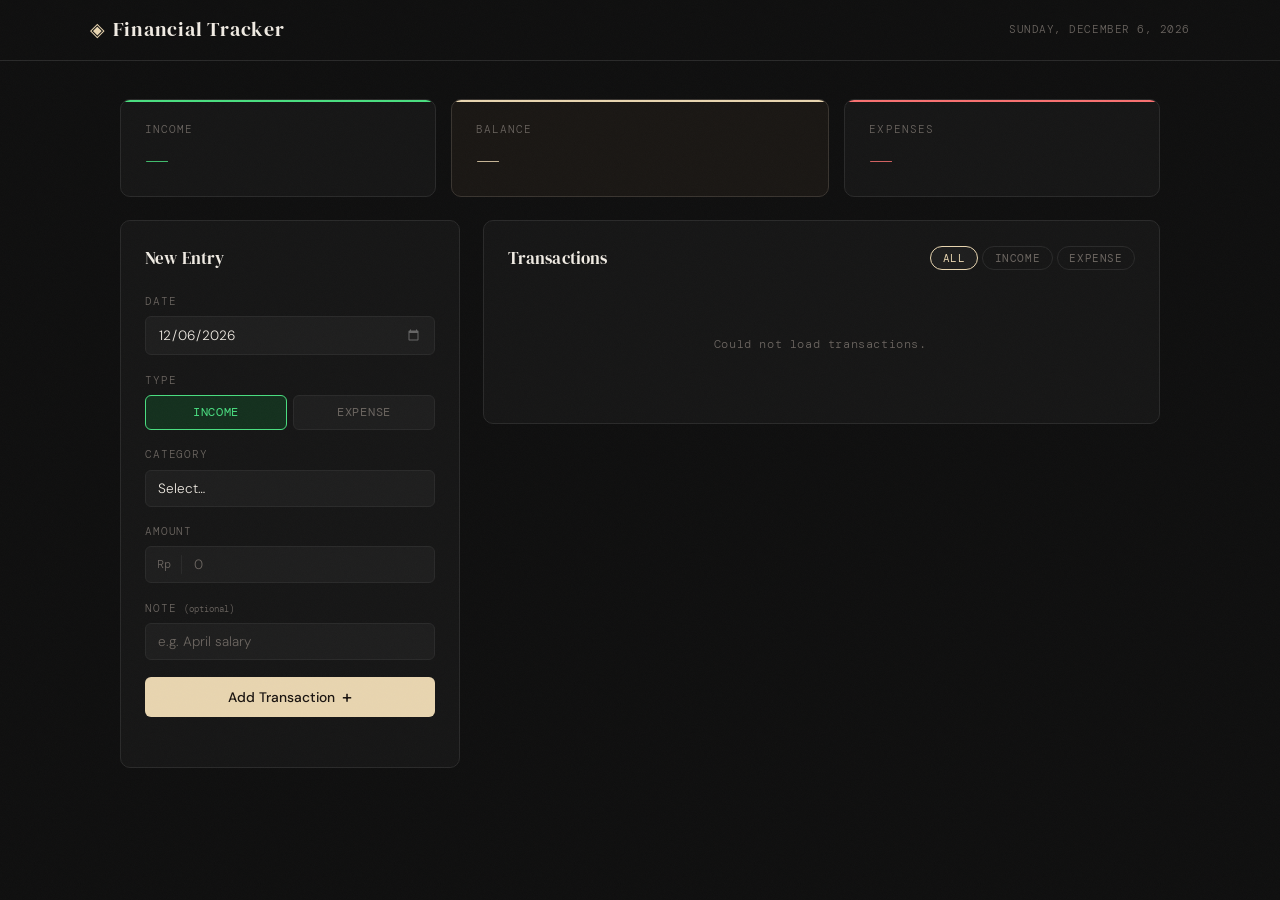
==== frontend/index.html @ 23e62eed "first commit" ====
<!DOCTYPE html>
<html lang="en">

<head>
    <meta charset="UTF-8" />
    <meta name="viewport" content="width=device-width, initial-scale=1.0" />
    <title>Daily Financial Tracker</title>
    <link rel="preconnect" href="https://fonts.googleapis.com" />
    <link
        href="https://fonts.googleapis.com/css2?family=DM+Serif+Display:ital@0;1&family=DM+Mono:wght@400;500&family=DM+Sans:wght@300;400;500&display=swap"
        rel="stylesheet" />
    <link rel="stylesheet" href="style.css" />
</head>

<body>

    <div class="grain"></div>

    <header>
        <div class="header-inner">
            <div class="logo">
                <span class="logo-icon">◈</span>
                <span class="logo-text">Financial Tracker</span>
            </div>
            <p class="header-date" id="headerDate"></p>
        </div>
    </header>

    <!-- ── Summary Cards ─────────────────────────────── -->
    <section class="summary" id="summary">
        <div class="card card--income">
            <span class="card-label">Income</span>
            <span class="card-amount" id="totalIncome">—</span>
        </div>
        <div class="card card--balance">
            <span class="card-label">Balance</span>
            <span class="card-amount" id="balance">—</span>
        </div>
        <div class="card card--expense">
            <span class="card-label">Expenses</span>
            <span class="card-amount" id="totalExpense">—</span>
        </div>
    </section>

    <main class="layout">

        <!-- ── Add Transaction Form ────────────────────── -->
        <aside class="panel panel--form">
            <h2 class="panel-title">New Entry</h2>

            <form id="txForm" novalidate>

                <div class="field">
                    <label for="date">Date</label>
                    <input type="date" id="date" name="date" required />
                </div>

                <div class="field">
                    <label>Type</label>
                    <div class="toggle-group">
                        <button type="button" class="toggle active" data-value="income" id="btnIncome">Income</button>
                        <button type="button" class="toggle" data-value="expense" id="btnExpense">Expense</button>
                    </div>
                    <input type="hidden" id="type" name="type" value="income" />
                </div>

                <div class="field">
                    <label for="category">Category</label>
                    <select id="category" name="category" required>
                        <option value="" disabled selected>Select…</option>
                        <optgroup label="Income">
                            <option value="Salary">Salary</option>
                            <option value="Freelance">Freelance</option>
                            <option value="Investment">Investment</option>
                            <option value="Other Income">Other Income</option>
                        </optgroup>
                        <optgroup label="Expense">
                            <option value="Food">Food</option>
                            <option value="Transport">Transport</option>
                            <option value="Housing">Housing</option>
                            <option value="Health">Health</option>
                            <option value="Entertainment">Entertainment</option>
                            <option value="Shopping">Shopping</option>
                            <option value="Other Expense">Other Expense</option>
                        </optgroup>
                    </select>
                </div>

                <div class="field">
                    <label for="amount">Amount</label>
                    <div class="input-prefix">
                        <span>Rp</span>
                        <input type="number" id="amount" name="amount" min="1" step="any" placeholder="0" required />
                    </div>
                </div>

                <div class="field">
                    <label for="note">Note <span class="optional">(optional)</span></label>
                    <input type="text" id="note" name="note" placeholder="e.g. April salary" maxlength="120" />
                </div>

                <button type="submit" class="btn-submit" id="submitBtn">
                    <span class="btn-text">Add Transaction</span>
                    <span class="btn-icon">+</span>
                </button>

                <div class="form-message" id="formMessage"></div>
            </form>
        </aside>

        <!-- ── Transaction List ───────────────────────── -->
        <section class="panel panel--list">
            <div class="list-header">
                <h2 class="panel-title">Transactions</h2>
                <div class="filter-group">
                    <button class="filter active" data-filter="all">All</button>
                    <button class="filter" data-filter="income">Income</button>
                    <button class="filter" data-filter="expense">Expense</button>
                </div>
            </div>

            <ul class="tx-list" id="txList">
                <li class="tx-empty">Loading…</li>
            </ul>
        </section>

    </main>

    <script src="script.js"></script>
</body>

</html>
---- frontend/style.css ----
/* ── Variables ──────────────────────────────────────────── */
:root {
    --bg: #0f0f0f;
    --surface: #161616;
    --surface2: #1e1e1e;
    --border: #2a2a2a;
    --text: #f0ebe3;
    --muted: #6b6560;
    --income: #4ade80;
    --expense: #f87171;
    --accent: #e8d5b0;
    --radius: 10px;
    --font-display: 'DM Serif Display', Georgia, serif;
    --font-body: 'DM Sans', sans-serif;
    --font-mono: 'DM Mono', monospace;
}

/* ── Reset ──────────────────────────────────────────────── */
*,
*::before,
*::after {
    box-sizing: border-box;
    margin: 0;
    padding: 0;
}

html {
    font-size: 15px;
}

body {
    background: var(--bg);
    color: var(--text);
    font-family: var(--font-body);
    font-weight: 300;
    line-height: 1.6;
    min-height: 100vh;
}

/* ── Grain overlay ──────────────────────────────────────── */
.grain {
    position: fixed;
    inset: 0;
    z-index: 999;
    pointer-events: none;
    opacity: .025;
    background-image: url("data:image/svg+xml,%3Csvg viewBox='0 0 256 256' xmlns='http://www.w3.org/2000/svg'%3E%3Cfilter id='noise'%3E%3CfeTurbulence type='fractalNoise' baseFrequency='0.9' numOctaves='4' stitchTiles='stitch'/%3E%3C/filter%3E%3Crect width='100%25' height='100%25' filter='url(%23noise)'/%3E%3C/svg%3E");
    background-size: 180px;
}

/* ── Header ─────────────────────────────────────────────── */
header {
    border-bottom: 1px solid var(--border);
    padding: 0 2rem;
}

.header-inner {
    max-width: 1100px;
    margin: 0 auto;
    display: flex;
    align-items: center;
    justify-content: space-between;
    height: 60px;
}

.logo {
    display: flex;
    align-items: center;
    gap: .5rem;
}

.logo-icon {
    font-size: 1.25rem;
    color: var(--accent);
}

.logo-text {
    font-family: var(--font-display);
    font-size: 1.3rem;
    letter-spacing: .04em;
}

.header-date {
    font-family: var(--font-mono);
    font-size: .72rem;
    color: var(--muted);
    letter-spacing: .05em;
}

/* ── Summary Cards ──────────────────────────────────────── */
.summary {
    max-width: 1100px;
    margin: 2.5rem auto 0;
    padding: 0 2rem;
    display: grid;
    grid-template-columns: 1fr 1.2fr 1fr;
    gap: 1rem;
    animation: fadeUp .5s ease both;
}

.card {
    border: 1px solid var(--border);
    border-radius: var(--radius);
    padding: 1.4rem 1.6rem;
    display: flex;
    flex-direction: column;
    gap: .4rem;
    background: var(--surface);
    position: relative;
    overflow: hidden;
    transition: border-color .2s;
}

.card::before {
    content: '';
    position: absolute;
    top: 0;
    left: 0;
    right: 0;
    height: 2px;
}

.card--income::before {
    background: var(--income);
}

.card--balance::before {
    background: var(--accent);
}

.card--expense::before {
    background: var(--expense);
}

.card--balance {
    border-color: #3a3530;
    background: #1a1714;
}

.card-label {
    font-size: .72rem;
    font-family: var(--font-mono);
    letter-spacing: .1em;
    text-transform: uppercase;
    color: var(--muted);
}

.card-amount {
    font-family: var(--font-display);
    font-size: 1.9rem;
    letter-spacing: -.01em;
    line-height: 1.1;
}

.card--income .card-amount {
    color: var(--income);
}

.card--balance .card-amount {
    color: var(--accent);
}

.card--expense .card-amount {
    color: var(--expense);
}

/* ── Main Layout ────────────────────────────────────────── */
.layout {
    max-width: 1100px;
    margin: 1.5rem auto 4rem;
    padding: 0 2rem;
    display: grid;
    grid-template-columns: 340px 1fr;
    gap: 1.5rem;
    align-items: start;
}

/* ── Panels ─────────────────────────────────────────────── */
.panel {
    background: var(--surface);
    border: 1px solid var(--border);
    border-radius: var(--radius);
    padding: 1.6rem;
    animation: fadeUp .5s ease both;
}

.panel--list {
    animation-delay: .08s;
}

.panel-title {
    font-family: var(--font-display);
    font-size: 1.15rem;
    font-weight: 400;
    margin-bottom: 1.4rem;
    letter-spacing: .01em;
}

/* ── Form ───────────────────────────────────────────────── */
.field {
    margin-bottom: 1.1rem;
}

label {
    display: block;
    font-size: .72rem;
    font-family: var(--font-mono);
    letter-spacing: .08em;
    text-transform: uppercase;
    color: var(--muted);
    margin-bottom: .4rem;
}

.optional {
    text-transform: none;
    letter-spacing: 0;
    font-size: .8em;
}

input,
select {
    width: 100%;
    background: var(--surface2);
    border: 1px solid var(--border);
    border-radius: 6px;
    color: var(--text);
    padding: .6rem .8rem;
    font-family: var(--font-body);
    font-size: .9rem;
    font-weight: 300;
    outline: none;
    transition: border-color .2s;
    -webkit-appearance: none;
}

input::placeholder {
    color: var(--muted);
}

input:focus,
select:focus {
    border-color: var(--accent);
}

/* date input calendar icon color */
input[type="date"]::-webkit-calendar-picker-indicator {
    filter: invert(.4);
    cursor: pointer;
}

select option {
    background: #1e1e1e;
}

/* Amount prefix */
.input-prefix {
    display: flex;
    align-items: center;
    background: var(--surface2);
    border: 1px solid var(--border);
    border-radius: 6px;
    overflow: hidden;
    transition: border-color .2s;
}

.input-prefix:focus-within {
    border-color: var(--accent);
}

.input-prefix span {
    padding: 0 .7rem;
    font-family: var(--font-mono);
    font-size: .8rem;
    color: var(--muted);
    border-right: 1px solid var(--border);
    white-space: nowrap;
}

.input-prefix input {
    border: none;
    border-radius: 0;
    background: transparent;
}

.input-prefix input:focus {
    border: none;
}

/* Toggle type buttons */
.toggle-group {
    display: grid;
    grid-template-columns: 1fr 1fr;
    gap: .4rem;
}

.toggle {
    padding: .55rem;
    border-radius: 6px;
    border: 1px solid var(--border);
    background: var(--surface2);
    color: var(--muted);
    font-family: var(--font-mono);
    font-size: .78rem;
    letter-spacing: .06em;
    text-transform: uppercase;
    cursor: pointer;
    transition: all .18s;
}

.toggle:hover {
    border-color: #444;
    color: var(--text);
}

.toggle.active[data-value="income"] {
    background: #14301e;
    border-color: var(--income);
    color: var(--income);
}

.toggle.active[data-value="expense"] {
    background: #301414;
    border-color: var(--expense);
    color: var(--expense);
}

/* Submit button */
.btn-submit {
    width: 100%;
    margin-top: .4rem;
    padding: .75rem 1rem;
    background: var(--accent);
    color: #1a1410;
    border: none;
    border-radius: 6px;
    font-family: var(--font-body);
    font-size: .92rem;
    font-weight: 500;
    cursor: pointer;
    display: flex;
    align-items: center;
    justify-content: center;
    gap: .5rem;
    transition: opacity .18s, transform .12s;
}

.btn-submit:hover {
    opacity: .88;
}

.btn-submit:active {
    transform: scale(.98);
}

.btn-submit:disabled {
    opacity: .4;
    cursor: not-allowed;
}

.btn-icon {
    font-size: 1.2rem;
    line-height: 1;
}

.form-message {
    margin-top: .75rem;
    font-size: .8rem;
    font-family: var(--font-mono);
    min-height: 1.2em;
    text-align: center;
    letter-spacing: .02em;
}

.form-message.success {
    color: var(--income);
}

.form-message.error {
    color: var(--expense);
}

/* ── Transaction List ───────────────────────────────────── */
.list-header {
    display: flex;
    align-items: center;
    justify-content: space-between;
    margin-bottom: 1.2rem;
}

.list-header .panel-title {
    margin-bottom: 0;
}

.filter-group {
    display: flex;
    gap: .3rem;
}

.filter {
    padding: .3rem .75rem;
    border-radius: 20px;
    border: 1px solid var(--border);
    background: transparent;
    color: var(--muted);
    font-family: var(--font-mono);
    font-size: .7rem;
    letter-spacing: .06em;
    text-transform: uppercase;
    cursor: pointer;
    transition: all .18s;
}

.filter:hover {
    border-color: #444;
    color: var(--text);
}

.filter.active {
    background: var(--surface2);
    border-color: var(--accent);
    color: var(--accent);
}

/* List */
.tx-list {
    list-style: none;
    display: flex;
    flex-direction: column;
    gap: .5rem;
    max-height: 560px;
    overflow-y: auto;
    padding-right: 2px;
}

.tx-list::-webkit-scrollbar {
    width: 4px;
}

.tx-list::-webkit-scrollbar-track {
    background: transparent;
}

.tx-list::-webkit-scrollbar-thumb {
    background: var(--border);
    border-radius: 2px;
}

.tx-empty {
    text-align: center;
    padding: 3rem 1rem;
    color: var(--muted);
    font-family: var(--font-mono);
    font-size: .8rem;
    letter-spacing: .05em;
}

.tx-item {
    display: grid;
    grid-template-columns: auto 1fr auto;
    align-items: center;
    gap: .8rem;
    padding: .85rem 1rem;
    border-radius: 7px;
    background: var(--surface2);
    border: 1px solid transparent;
    transition: border-color .18s;
    animation: fadeUp .3s ease both;
}

.tx-item:hover {
    border-color: var(--border);
}

.tx-dot {
    width: 8px;
    height: 8px;
    border-radius: 50%;
    flex-shrink: 0;
}

.tx-dot--income {
    background: var(--income);
    box-shadow: 0 0 6px #4ade8055;
}

.tx-dot--expense {
    background: var(--expense);
    box-shadow: 0 0 6px #f8717155;
}

.tx-meta {
    min-width: 0;
}

.tx-category {
    font-size: .88rem;
    font-weight: 500;
    white-space: nowrap;
    overflow: hidden;
    text-overflow: ellipsis;
}

.tx-sub {
    font-size: .72rem;
    font-family: var(--font-mono);
    color: var(--muted);
    letter-spacing: .02em;
}

.tx-amount {
    font-family: var(--font-mono);
    font-size: .88rem;
    font-weight: 500;
    text-align: right;
    white-space: nowrap;
}

.tx-amount--income {
    color: var(--income);
}

.tx-amount--expense {
    color: var(--expense);
}

/* ── Animations ─────────────────────────────────────────── */
@keyframes fadeUp {
    from {
        opacity: 0;
        transform: translateY(10px);
    }

    to {
        opacity: 1;
        transform: translateY(0);
    }
}

/* ── Responsive ─────────────────────────────────────────── */
@media (max-width: 780px) {
    .summary {
        grid-template-columns: 1fr;
    }

    .layout {
        grid-template-columns: 1fr;
    }

    .panel--form {
        order: 2;
    }

    .panel--list {
        order: 1;
    }
}
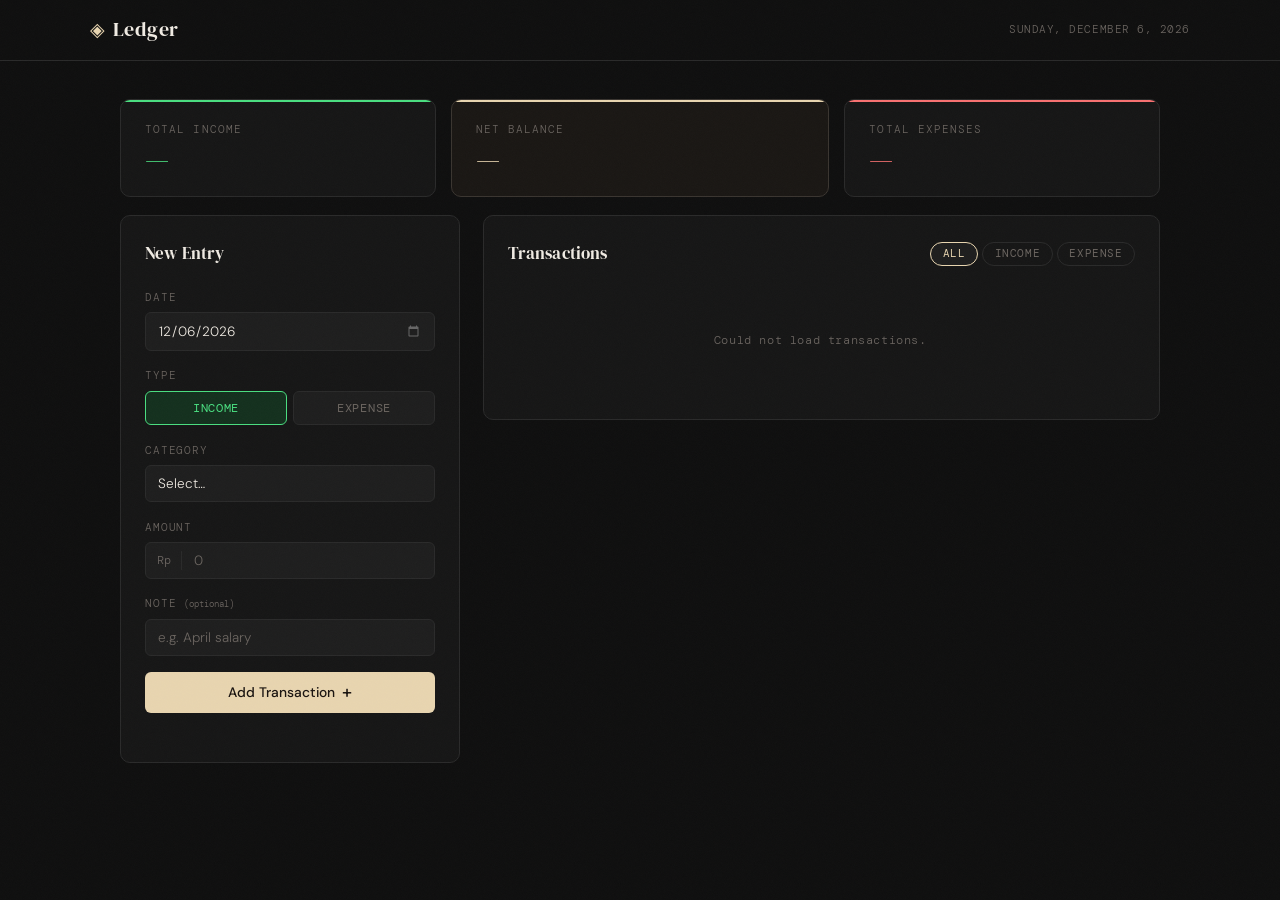
==== commit 0849495a: "second commit" ====
--- a/frontend/index.html
+++ b/frontend/index.html
@@ -20,25 +20,32 @@
         <div class="header-inner">
             <div class="logo">
                 <span class="logo-icon">◈</span>
-                <span class="logo-text">Financial Tracker</span>
+                <span class="logo-text">Ledger</span>
             </div>
             <p class="header-date" id="headerDate"></p>
         </div>
     </header>
 
-    <!-- ── Summary Cards ─────────────────────────────── -->
+    <!-- ── Overall Summary Cards ─────────────────────── -->
     <section class="summary" id="summary">
         <div class="card card--income">
-            <span class="card-label">Income</span>
+            <span class="card-label">Total Income</span>
             <span class="card-amount" id="totalIncome">—</span>
         </div>
         <div class="card card--balance">
-            <span class="card-label">Balance</span>
+            <span class="card-label">Net Balance</span>
             <span class="card-amount" id="balance">—</span>
         </div>
         <div class="card card--expense">
-            <span class="card-label">Expenses</span>
+            <span class="card-label">Total Expenses</span>
             <span class="card-amount" id="totalExpense">—</span>
+        </div>
+    </section>
+
+    <!-- ── Salary Budget Tracker ─────────────────────── -->
+    <section class="budget-section" id="budgetSection">
+        <div class="budget-wrapper" id="budgetWrapper">
+            <!-- Rendered by JS -->
         </div>
     </section>
 
@@ -47,7 +54,6 @@
         <!-- ── Add Transaction Form ────────────────────── -->
         <aside class="panel panel--form">
             <h2 class="panel-title">New Entry</h2>
-
             <form id="txForm" novalidate>
 
                 <div class="field">
@@ -58,8 +64,8 @@
                 <div class="field">
                     <label>Type</label>
                     <div class="toggle-group">
-                        <button type="button" class="toggle active" data-value="income" id="btnIncome">Income</button>
-                        <button type="button" class="toggle" data-value="expense" id="btnExpense">Expense</button>
+                        <button type="button" class="toggle active" data-value="income">Income</button>
+                        <button type="button" class="toggle" data-value="expense">Expense</button>
                     </div>
                     <input type="hidden" id="type" name="type" value="income" />
                 </div>
@@ -103,7 +109,6 @@
                     <span class="btn-text">Add Transaction</span>
                     <span class="btn-icon">+</span>
                 </button>
-
                 <div class="form-message" id="formMessage"></div>
             </form>
         </aside>
@@ -118,7 +123,6 @@
                     <button class="filter" data-filter="expense">Expense</button>
                 </div>
             </div>
-
             <ul class="tx-list" id="txList">
                 <li class="tx-empty">Loading…</li>
             </ul>
@@ -126,6 +130,82 @@
 
     </main>
 
+    <!-- ── Cycle History Drawer ───────────────────────── -->
+    <div class="drawer-overlay" id="drawerOverlay">
+        <div class="drawer" id="drawer">
+            <div class="drawer-header">
+                <h3 class="drawer-title">Salary Cycle History</h3>
+                <button class="modal-close" id="drawerClose">&#x2715;</button>
+            </div>
+            <div class="drawer-body" id="drawerBody">
+                <!-- Rendered by JS -->
+            </div>
+        </div>
+    </div>
+
+    <!-- ── Edit Modal ──────────────────────────────────── -->
+    <div class="modal-overlay" id="editOverlay">
+        <div class="modal">
+            <div class="modal-header">
+                <h3 class="modal-title">Edit Transaction</h3>
+                <button class="modal-close" id="modalClose">&#x2715;</button>
+            </div>
+            <form id="editForm" novalidate>
+                <input type="hidden" id="editId" />
+                <div class="field">
+                    <label for="editDate">Date</label>
+                    <input type="date" id="editDate" required />
+                </div>
+                <div class="field">
+                    <label>Type</label>
+                    <div class="toggle-group">
+                        <button type="button" class="toggle active" data-edit-value="income">Income</button>
+                        <button type="button" class="toggle" data-edit-value="expense">Expense</button>
+                    </div>
+                    <input type="hidden" id="editType" value="income" />
+                </div>
+                <div class="field">
+                    <label for="editCategory">Category</label>
+                    <select id="editCategory" required>
+                        <optgroup label="Income">
+                            <option value="Salary">Salary</option>
+                            <option value="Freelance">Freelance</option>
+                            <option value="Investment">Investment</option>
+                            <option value="Other Income">Other Income</option>
+                        </optgroup>
+                        <optgroup label="Expense">
+                            <option value="Food">Food</option>
+                            <option value="Transport">Transport</option>
+                            <option value="Housing">Housing</option>
+                            <option value="Health">Health</option>
+                            <option value="Entertainment">Entertainment</option>
+                            <option value="Shopping">Shopping</option>
+                            <option value="Other Expense">Other Expense</option>
+                        </optgroup>
+                    </select>
+                </div>
+                <div class="field">
+                    <label for="editAmount">Amount</label>
+                    <div class="input-prefix">
+                        <span>Rp</span>
+                        <input type="number" id="editAmount" min="1" step="any" placeholder="0" required />
+                    </div>
+                </div>
+                <div class="field">
+                    <label for="editNote">Note <span class="optional">(optional)</span></label>
+                    <input type="text" id="editNote" maxlength="120" />
+                </div>
+                <div class="modal-actions">
+                    <button type="button" class="btn-cancel" id="modalCancel">Cancel</button>
+                    <button type="submit" class="btn-submit" id="editSubmitBtn">
+                        <span class="btn-text">Save Changes</span>
+                    </button>
+                </div>
+                <div class="form-message" id="editMessage"></div>
+            </form>
+        </div>
+    </div>
+
     <script src="script.js"></script>
 </body>
 
--- a/frontend/style.css
+++ b/frontend/style.css
@@ -9,6 +9,8 @@
     --income: #4ade80;
     --expense: #f87171;
     --accent: #e8d5b0;
+    --warning: #fbbf24;
+    --critical: #f87171;
     --radius: 10px;
     --font-display: 'DM Serif Display', Georgia, serif;
     --font-body: 'DM Sans', sans-serif;
@@ -164,10 +166,301 @@
     color: var(--expense);
 }
 
+/* ── Budget Section ─────────────────────────────────────── */
+.budget-section {
+    max-width: 1100px;
+    margin: 1.2rem auto 0;
+    padding: 0 2rem;
+    animation: fadeUp .5s .1s ease both;
+}
+
+/* No-salary nudge */
+.budget-nudge {
+    border: 1px dashed var(--border);
+    border-radius: var(--radius);
+    padding: 1rem 1.4rem;
+    display: flex;
+    align-items: center;
+    gap: .8rem;
+    color: var(--muted);
+    font-family: var(--font-mono);
+    font-size: .78rem;
+    letter-spacing: .04em;
+}
+
+.budget-nudge-icon {
+    font-size: 1.1rem;
+    flex-shrink: 0;
+}
+
+/* Main budget card */
+.budget-card {
+    border: 1px solid var(--border);
+    border-radius: var(--radius);
+    background: var(--surface);
+    overflow: hidden;
+}
+
+.budget-card.status-warning {
+    border-color: #4a3a10;
+}
+
+.budget-card.status-critical {
+    border-color: #4a1010;
+}
+
+/* Top accent bar that pulses on critical */
+.budget-card-bar {
+    height: 3px;
+    background: var(--income);
+    transition: background .3s;
+}
+
+.budget-card.status-warning .budget-card-bar {
+    background: var(--warning);
+}
+
+.budget-card.status-critical .budget-card-bar {
+    background: var(--critical);
+    animation: pulse-bar 1.6s ease-in-out infinite;
+}
+
+@keyframes pulse-bar {
+
+    0%,
+    100% {
+        opacity: 1;
+    }
+
+    50% {
+        opacity: .4;
+    }
+}
+
+.budget-card-inner {
+    padding: 1.2rem 1.6rem;
+    display: grid;
+    grid-template-columns: 1fr auto;
+    gap: 1rem 2rem;
+    align-items: start;
+}
+
+/* Left column */
+.budget-left {}
+
+.budget-cycle-label {
+    font-family: var(--font-mono);
+    font-size: .68rem;
+    letter-spacing: .1em;
+    text-transform: uppercase;
+    color: var(--muted);
+    margin-bottom: .25rem;
+}
+
+.budget-dates {
+    font-family: var(--font-display);
+    font-size: 1.05rem;
+    font-weight: 400;
+    color: var(--text);
+    margin-bottom: 1rem;
+}
+
+/* Progress bar */
+.budget-progress-wrap {
+    margin-bottom: .6rem;
+}
+
+.budget-progress-track {
+    height: 6px;
+    background: var(--surface2);
+    border-radius: 3px;
+    overflow: hidden;
+    position: relative;
+}
+
+.budget-progress-fill {
+    height: 100%;
+    border-radius: 3px;
+    background: var(--income);
+    transition: width .6s cubic-bezier(.4, 0, .2, 1), background .3s;
+    width: 0;
+    /* animated in by JS */
+}
+
+.status-warning .budget-progress-fill {
+    background: var(--warning);
+}
+
+.status-critical .budget-progress-fill {
+    background: var(--critical);
+}
+
+.budget-progress-labels {
+    display: flex;
+    justify-content: space-between;
+    margin-top: .35rem;
+    font-family: var(--font-mono);
+    font-size: .68rem;
+    color: var(--muted);
+    letter-spacing: .03em;
+}
+
+/* Budget stat row */
+.budget-stats {
+    display: flex;
+    gap: 2rem;
+    margin-top: .5rem;
+}
+
+.budget-stat {}
+
+.budget-stat-label {
+    font-family: var(--font-mono);
+    font-size: .65rem;
+    letter-spacing: .08em;
+    text-transform: uppercase;
+    color: var(--muted);
+}
+
+.budget-stat-value {
+    font-family: var(--font-mono);
+    font-size: .88rem;
+    font-weight: 500;
+}
+
+.budget-stat-value.income {
+    color: var(--income);
+}
+
+.budget-stat-value.expense {
+    color: var(--expense);
+}
+
+.budget-stat-value.balance {
+    color: var(--accent);
+}
+
+/* Right column — warning badge + history button */
+.budget-right {
+    display: flex;
+    flex-direction: column;
+    align-items: flex-end;
+    gap: .6rem;
+}
+
+.budget-badge {
+    display: inline-flex;
+    align-items: center;
+    gap: .35rem;
+    padding: .3rem .75rem;
+    border-radius: 20px;
+    font-family: var(--font-mono);
+    font-size: .7rem;
+    font-weight: 500;
+    letter-spacing: .06em;
+    text-transform: uppercase;
+    opacity: 0;
+    transition: opacity .3s;
+}
+
+.budget-badge.visible {
+    opacity: 1;
+}
+
+.budget-badge.warning {
+    background: #2d2200;
+    border: 1px solid #5a4400;
+    color: var(--warning);
+}
+
+.budget-badge.critical {
+    background: #2d0a0a;
+    border: 1px solid #5a1010;
+    color: var(--critical);
+    animation: pulse-badge 1.4s ease-in-out infinite;
+}
+
+@keyframes pulse-badge {
+
+    0%,
+    100% {
+        box-shadow: 0 0 0 0 rgba(248, 113, 113, .3);
+    }
+
+    50% {
+        box-shadow: 0 0 0 5px rgba(248, 113, 113, 0);
+    }
+}
+
+.budget-badge-dot {
+    width: 6px;
+    height: 6px;
+    border-radius: 50%;
+    background: currentColor;
+}
+
+.budget-badge.warning .budget-badge-dot {
+    animation: blink 1.2s step-end infinite;
+}
+
+.budget-badge.critical .budget-badge-dot {
+    animation: blink .7s step-end infinite;
+}
+
+@keyframes blink {
+    50% {
+        opacity: 0;
+    }
+}
+
+.btn-history {
+    padding: .35rem .8rem;
+    border: 1px solid var(--border);
+    border-radius: 6px;
+    background: transparent;
+    color: var(--muted);
+    font-family: var(--font-mono);
+    font-size: .68rem;
+    letter-spacing: .06em;
+    text-transform: uppercase;
+    cursor: pointer;
+    transition: all .18s;
+    white-space: nowrap;
+}
+
+.btn-history:hover {
+    border-color: var(--accent);
+    color: var(--accent);
+}
+
+/* Warning message bar */
+.budget-alert {
+    padding: .65rem 1.6rem;
+    font-family: var(--font-mono);
+    font-size: .75rem;
+    letter-spacing: .03em;
+    border-top: 1px solid transparent;
+    display: none;
+}
+
+.budget-alert.warning {
+    display: block;
+    background: #1e1600;
+    border-color: #3a2800;
+    color: var(--warning);
+}
+
+.budget-alert.critical {
+    display: block;
+    background: #1e0808;
+    border-color: #3a1010;
+    color: var(--critical);
+}
+
 /* ── Main Layout ────────────────────────────────────────── */
 .layout {
     max-width: 1100px;
-    margin: 1.5rem auto 4rem;
+    margin: 1.2rem auto 4rem;
     padding: 0 2rem;
     display: grid;
     grid-template-columns: 340px 1fr;
@@ -242,7 +535,6 @@
     border-color: var(--accent);
 }
 
-/* date input calendar icon color */
 input[type="date"]::-webkit-calendar-picker-indicator {
     filter: invert(.4);
     cursor: pointer;
@@ -252,7 +544,6 @@
     background: #1e1e1e;
 }
 
-/* Amount prefix */
 .input-prefix {
     display: flex;
     align-items: center;
@@ -286,7 +577,6 @@
     border: none;
 }
 
-/* Toggle type buttons */
 .toggle-group {
     display: grid;
     grid-template-columns: 1fr 1fr;
@@ -312,19 +602,20 @@
     color: var(--text);
 }
 
-.toggle.active[data-value="income"] {
+.toggle.active[data-value="income"],
+.toggle.active[data-edit-value="income"] {
     background: #14301e;
     border-color: var(--income);
     color: var(--income);
 }
 
-.toggle.active[data-value="expense"] {
+.toggle.active[data-value="expense"],
+.toggle.active[data-edit-value="expense"] {
     background: #301414;
     border-color: var(--expense);
     color: var(--expense);
 }
 
-/* Submit button */
 .btn-submit {
     width: 100%;
     margin-top: .4rem;
@@ -421,7 +712,6 @@
     color: var(--accent);
 }
 
-/* List */
 .tx-list {
     list-style: none;
     display: flex;
@@ -456,7 +746,7 @@
 
 .tx-item {
     display: grid;
-    grid-template-columns: auto 1fr auto;
+    grid-template-columns: auto 1fr auto auto;
     align-items: center;
     gap: .8rem;
     padding: .85rem 1rem;
@@ -465,6 +755,7 @@
     border: 1px solid transparent;
     transition: border-color .18s;
     animation: fadeUp .3s ease both;
+    position: relative;
 }
 
 .tx-item:hover {
@@ -523,6 +814,338 @@
     color: var(--expense);
 }
 
+.tx-actions {
+    display: flex;
+    gap: .3rem;
+    opacity: 0;
+    transition: opacity .15s;
+}
+
+.tx-item:hover .tx-actions {
+    opacity: 1;
+}
+
+.btn-action {
+    width: 26px;
+    height: 26px;
+    border-radius: 5px;
+    border: 1px solid var(--border);
+    background: var(--surface);
+    color: var(--muted);
+    font-size: .75rem;
+    cursor: pointer;
+    display: flex;
+    align-items: center;
+    justify-content: center;
+    transition: all .15s;
+    flex-shrink: 0;
+}
+
+.btn-action:hover {
+    border-color: var(--accent);
+    color: var(--accent);
+}
+
+.btn-action.btn-delete:hover {
+    border-color: var(--expense);
+    color: var(--expense);
+}
+
+/* ── Cycle History Drawer ───────────────────────────────── */
+.drawer-overlay {
+    position: fixed;
+    inset: 0;
+    z-index: 100;
+    background: rgba(0, 0, 0, .6);
+    backdrop-filter: blur(3px);
+    opacity: 0;
+    pointer-events: none;
+    transition: opacity .25s;
+}
+
+.drawer-overlay.open {
+    opacity: 1;
+    pointer-events: all;
+}
+
+.drawer {
+    position: absolute;
+    right: 0;
+    top: 0;
+    bottom: 0;
+    width: 100%;
+    max-width: 480px;
+    background: var(--surface);
+    border-left: 1px solid var(--border);
+    display: flex;
+    flex-direction: column;
+    transform: translateX(100%);
+    transition: transform .28s cubic-bezier(.4, 0, .2, 1);
+}
+
+.drawer-overlay.open .drawer {
+    transform: translateX(0);
+}
+
+.drawer-header {
+    display: flex;
+    align-items: center;
+    justify-content: space-between;
+    padding: 1.2rem 1.6rem;
+    border-bottom: 1px solid var(--border);
+    flex-shrink: 0;
+}
+
+.drawer-title {
+    font-family: var(--font-display);
+    font-size: 1.1rem;
+    font-weight: 400;
+}
+
+.drawer-body {
+    flex: 1;
+    overflow-y: auto;
+    padding: 1.2rem 1.6rem;
+    display: flex;
+    flex-direction: column;
+    gap: .8rem;
+}
+
+.drawer-body::-webkit-scrollbar {
+    width: 4px;
+}
+
+.drawer-body::-webkit-scrollbar-thumb {
+    background: var(--border);
+    border-radius: 2px;
+}
+
+/* Cycle history cards */
+.cycle-card {
+    border: 1px solid var(--border);
+    border-radius: 8px;
+    background: var(--surface2);
+    overflow: hidden;
+    animation: fadeUp .25s ease both;
+}
+
+.cycle-card.status-warning {
+    border-color: #3a2800;
+}
+
+.cycle-card.status-critical {
+    border-color: #3a1010;
+}
+
+.cycle-card.is-current {
+    border-color: #3a3530;
+    background: #1a1714;
+}
+
+.cycle-card-head {
+    padding: .75rem 1rem;
+    display: flex;
+    align-items: center;
+    justify-content: space-between;
+    border-bottom: 1px solid var(--border);
+}
+
+.cycle-card-label {
+    font-family: var(--font-mono);
+    font-size: .72rem;
+    letter-spacing: .06em;
+    text-transform: uppercase;
+    color: var(--muted);
+}
+
+.cycle-card-badge {
+    font-family: var(--font-mono);
+    font-size: .65rem;
+    letter-spacing: .05em;
+    text-transform: uppercase;
+    padding: .15rem .55rem;
+    border-radius: 10px;
+}
+
+.cycle-card-badge.ok {
+    color: var(--income);
+    background: #14301e;
+    border: 1px solid #1e4a28;
+}
+
+.cycle-card-badge.warning {
+    color: var(--warning);
+    background: #2d2200;
+    border: 1px solid #4a3800;
+}
+
+.cycle-card-badge.critical {
+    color: var(--critical);
+    background: #2d0a0a;
+    border: 1px solid #4a1010;
+}
+
+.cycle-card-badge.current {
+    color: var(--accent);
+    background: #2a2318;
+    border: 1px solid #4a3e28;
+}
+
+.cycle-card-body {
+    padding: .75rem 1rem;
+}
+
+.cycle-dates {
+    font-size: .8rem;
+    color: var(--muted);
+    font-family: var(--font-mono);
+    margin-bottom: .65rem;
+}
+
+.cycle-mini-track {
+    height: 4px;
+    background: var(--border);
+    border-radius: 2px;
+    overflow: hidden;
+    margin-bottom: .6rem;
+}
+
+.cycle-mini-fill {
+    height: 100%;
+    border-radius: 2px;
+    transition: width .5s ease;
+}
+
+.cycle-mini-fill.ok {
+    background: var(--income);
+}
+
+.cycle-mini-fill.warning {
+    background: var(--warning);
+}
+
+.cycle-mini-fill.critical {
+    background: var(--critical);
+}
+
+.cycle-nums {
+    display: flex;
+    gap: 1.5rem;
+}
+
+.cycle-num-label {
+    font-family: var(--font-mono);
+    font-size: .62rem;
+    letter-spacing: .07em;
+    text-transform: uppercase;
+    color: var(--muted);
+}
+
+.cycle-num-val {
+    font-family: var(--font-mono);
+    font-size: .82rem;
+    font-weight: 500;
+}
+
+.cycle-num-val.income {
+    color: var(--income);
+}
+
+.cycle-num-val.expense {
+    color: var(--expense);
+}
+
+.cycle-num-val.balance {
+    color: var(--accent);
+}
+
+/* ── Modal ───────────────────────────────────────────────── */
+.modal-overlay {
+    position: fixed;
+    inset: 0;
+    z-index: 200;
+    background: rgba(0, 0, 0, .7);
+    backdrop-filter: blur(4px);
+    display: flex;
+    align-items: center;
+    justify-content: center;
+    padding: 1rem;
+    opacity: 0;
+    pointer-events: none;
+    transition: opacity .2s;
+}
+
+.modal-overlay.open {
+    opacity: 1;
+    pointer-events: all;
+}
+
+.modal {
+    background: var(--surface);
+    border: 1px solid var(--border);
+    border-radius: var(--radius);
+    padding: 1.6rem;
+    width: 100%;
+    max-width: 420px;
+    transform: translateY(12px);
+    transition: transform .2s;
+}
+
+.modal-overlay.open .modal {
+    transform: translateY(0);
+}
+
+.modal-header {
+    display: flex;
+    align-items: center;
+    justify-content: space-between;
+    margin-bottom: 1.4rem;
+}
+
+.modal-title {
+    font-family: var(--font-display);
+    font-size: 1.1rem;
+    font-weight: 400;
+}
+
+.modal-close {
+    background: none;
+    border: none;
+    color: var(--muted);
+    font-size: 1rem;
+    cursor: pointer;
+    line-height: 1;
+    transition: color .15s;
+}
+
+.modal-close:hover {
+    color: var(--text);
+}
+
+.modal-actions {
+    display: grid;
+    grid-template-columns: 1fr 2fr;
+    gap: .6rem;
+    margin-top: .4rem;
+}
+
+.btn-cancel {
+    padding: .75rem;
+    border: 1px solid var(--border);
+    border-radius: 6px;
+    background: transparent;
+    color: var(--muted);
+    font-family: var(--font-body);
+    font-size: .9rem;
+    cursor: pointer;
+    transition: all .15s;
+}
+
+.btn-cancel:hover {
+    border-color: #444;
+    color: var(--text);
+}
+
 /* ── Animations ─────────────────────────────────────────── */
 @keyframes fadeUp {
     from {
@@ -553,4 +1176,19 @@
     .panel--list {
         order: 1;
     }
+
+    .budget-card-inner {
+        grid-template-columns: 1fr;
+    }
+
+    .budget-right {
+        align-items: flex-start;
+        flex-direction: row;
+        flex-wrap: wrap;
+    }
+
+    .budget-stats {
+        flex-wrap: wrap;
+        gap: 1rem;
+    }
 }
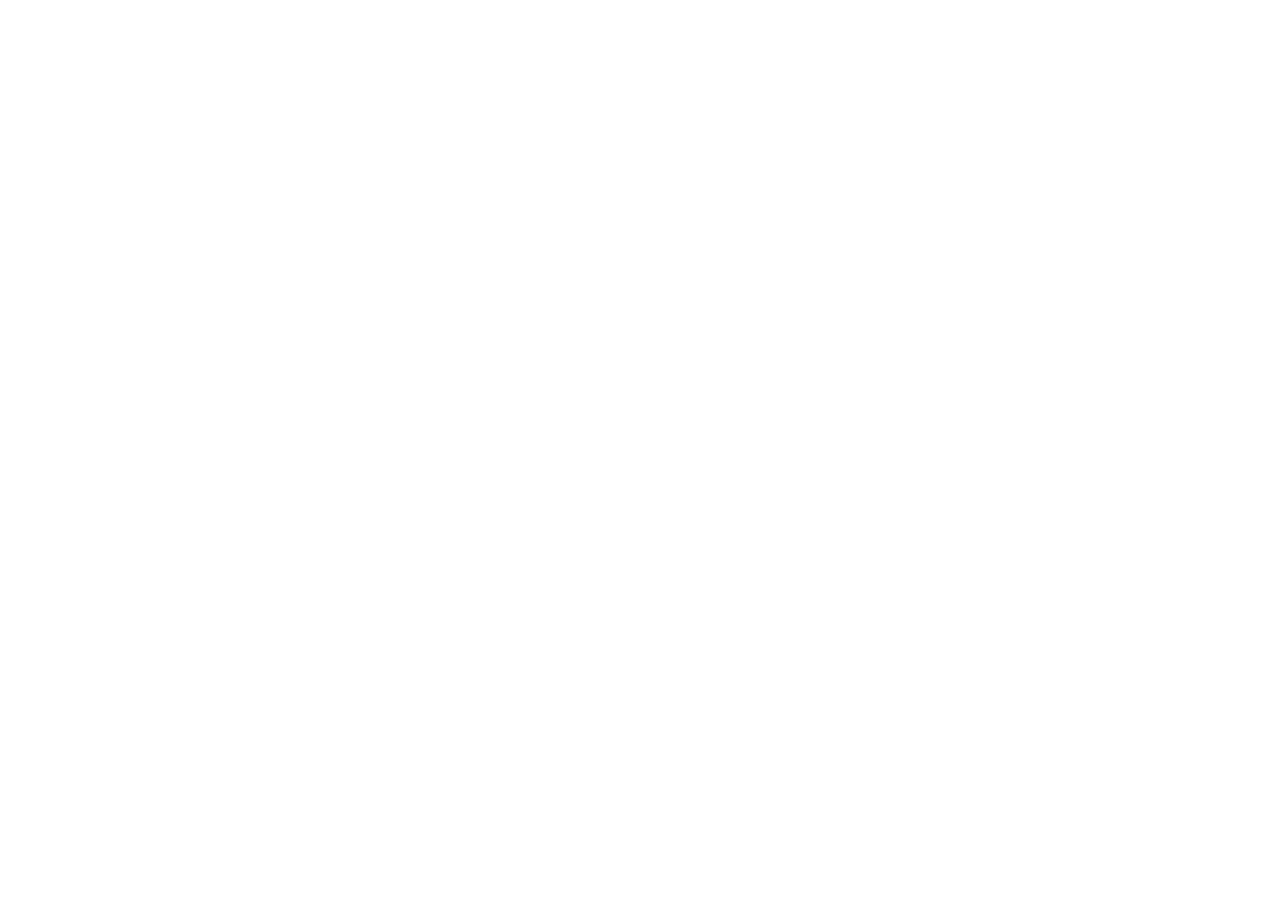
==== commit a5c193b4: "tambah login register" ====
--- a/frontend/index.html
+++ b/frontend/index.html
@@ -1,212 +1,213 @@
 <!DOCTYPE html>
 <html lang="en">
-
 <head>
-    <meta charset="UTF-8" />
-    <meta name="viewport" content="width=device-width, initial-scale=1.0" />
-    <title>Daily Financial Tracker</title>
-    <link rel="preconnect" href="https://fonts.googleapis.com" />
-    <link
-        href="https://fonts.googleapis.com/css2?family=DM+Serif+Display:ital@0;1&family=DM+Mono:wght@400;500&family=DM+Sans:wght@300;400;500&display=swap"
-        rel="stylesheet" />
-    <link rel="stylesheet" href="style.css" />
+  <meta charset="UTF-8" />
+  <meta name="viewport" content="width=device-width, initial-scale=1.0" />
+  <title>Daily Financial Tracker</title>
+  <link rel="preconnect" href="https://fonts.googleapis.com" />
+  <link href="https://fonts.googleapis.com/css2?family=DM+Serif+Display:ital@0;1&family=DM+Mono:wght@400;500&family=DM+Sans:wght@300;400;500&display=swap" rel="stylesheet" />
+  <link rel="stylesheet" href="style.css" />
 </head>
-
 <body>
 
-    <div class="grain"></div>
-
-    <header>
-        <div class="header-inner">
-            <div class="logo">
-                <span class="logo-icon">◈</span>
-                <span class="logo-text">Ledger</span>
-            </div>
-            <p class="header-date" id="headerDate"></p>
-        </div>
-    </header>
-
-    <!-- ── Overall Summary Cards ─────────────────────── -->
-    <section class="summary" id="summary">
-        <div class="card card--income">
-            <span class="card-label">Total Income</span>
-            <span class="card-amount" id="totalIncome">—</span>
-        </div>
-        <div class="card card--balance">
-            <span class="card-label">Net Balance</span>
-            <span class="card-amount" id="balance">—</span>
-        </div>
-        <div class="card card--expense">
-            <span class="card-label">Total Expenses</span>
-            <span class="card-amount" id="totalExpense">—</span>
-        </div>
+  <div class="grain"></div>
+
+  <header>
+    <div class="header-inner">
+      <div class="logo">
+        <span class="logo-icon">◈</span>
+        <span class="logo-text">Ledger</span>
+      </div>
+      <div class="header-right">
+        <p class="header-date" id="headerDate"></p>
+        <div class="header-user">
+          <span class="header-username" id="headerUsername"></span>
+          <button class="btn-logout" id="logoutBtn" title="Sign out">Sign out</button>
+        </div>
+      </div>
+    </div>
+  </header>
+
+  <!-- ── Overall Summary Cards ─────────────────────── -->
+  <section class="summary" id="summary">
+    <div class="card card--income">
+      <span class="card-label">Total Income</span>
+      <span class="card-amount" id="totalIncome">—</span>
+    </div>
+    <div class="card card--balance">
+      <span class="card-label">Net Balance</span>
+      <span class="card-amount" id="balance">—</span>
+    </div>
+    <div class="card card--expense">
+      <span class="card-label">Total Expenses</span>
+      <span class="card-amount" id="totalExpense">—</span>
+    </div>
+  </section>
+
+  <!-- ── Salary Budget Tracker ─────────────────────── -->
+  <section class="budget-section" id="budgetSection">
+    <div class="budget-wrapper" id="budgetWrapper">
+      <!-- Rendered by JS -->
+    </div>
+  </section>
+
+  <main class="layout">
+
+    <!-- ── Add Transaction Form ────────────────────── -->
+    <aside class="panel panel--form">
+      <h2 class="panel-title">New Entry</h2>
+      <form id="txForm" novalidate>
+
+        <div class="field">
+          <label for="date">Date</label>
+          <input type="date" id="date" name="date" required />
+        </div>
+
+        <div class="field">
+          <label>Type</label>
+          <div class="toggle-group">
+            <button type="button" class="toggle active" data-value="income">Income</button>
+            <button type="button" class="toggle"        data-value="expense">Expense</button>
+          </div>
+          <input type="hidden" id="type" name="type" value="income" />
+        </div>
+
+        <div class="field">
+          <label for="category">Category</label>
+          <select id="category" name="category" required>
+            <option value="" disabled selected>Select…</option>
+            <optgroup label="Income">
+              <option value="Salary">Salary</option>
+              <option value="Freelance">Freelance</option>
+              <option value="Investment">Investment</option>
+              <option value="Other Income">Other Income</option>
+            </optgroup>
+            <optgroup label="Expense">
+              <option value="Food">Food</option>
+              <option value="Transport">Transport</option>
+              <option value="Housing">Housing</option>
+              <option value="Health">Health</option>
+              <option value="Entertainment">Entertainment</option>
+              <option value="Shopping">Shopping</option>
+              <option value="Other Expense">Other Expense</option>
+            </optgroup>
+          </select>
+        </div>
+
+        <div class="field">
+          <label for="amount">Amount</label>
+          <div class="input-prefix">
+            <span>Rp</span>
+            <input type="number" id="amount" name="amount" min="1" step="any" placeholder="0" required />
+          </div>
+        </div>
+
+        <div class="field">
+          <label for="note">Note <span class="optional">(optional)</span></label>
+          <input type="text" id="note" name="note" placeholder="e.g. April salary" maxlength="120" />
+        </div>
+
+        <button type="submit" class="btn-submit" id="submitBtn">
+          <span class="btn-text">Add Transaction</span>
+          <span class="btn-icon">+</span>
+        </button>
+        <div class="form-message" id="formMessage"></div>
+      </form>
+    </aside>
+
+    <!-- ── Transaction List ───────────────────────── -->
+    <section class="panel panel--list">
+      <div class="list-header">
+        <h2 class="panel-title">Transactions</h2>
+        <div class="filter-group">
+          <button class="filter active" data-filter="all">All</button>
+          <button class="filter" data-filter="income">Income</button>
+          <button class="filter" data-filter="expense">Expense</button>
+        </div>
+      </div>
+      <ul class="tx-list" id="txList">
+        <li class="tx-empty">Loading…</li>
+      </ul>
     </section>
 
-    <!-- ── Salary Budget Tracker ─────────────────────── -->
-    <section class="budget-section" id="budgetSection">
-        <div class="budget-wrapper" id="budgetWrapper">
-            <!-- Rendered by JS -->
-        </div>
-    </section>
-
-    <main class="layout">
-
-        <!-- ── Add Transaction Form ────────────────────── -->
-        <aside class="panel panel--form">
-            <h2 class="panel-title">New Entry</h2>
-            <form id="txForm" novalidate>
-
-                <div class="field">
-                    <label for="date">Date</label>
-                    <input type="date" id="date" name="date" required />
-                </div>
-
-                <div class="field">
-                    <label>Type</label>
-                    <div class="toggle-group">
-                        <button type="button" class="toggle active" data-value="income">Income</button>
-                        <button type="button" class="toggle" data-value="expense">Expense</button>
-                    </div>
-                    <input type="hidden" id="type" name="type" value="income" />
-                </div>
-
-                <div class="field">
-                    <label for="category">Category</label>
-                    <select id="category" name="category" required>
-                        <option value="" disabled selected>Select…</option>
-                        <optgroup label="Income">
-                            <option value="Salary">Salary</option>
-                            <option value="Freelance">Freelance</option>
-                            <option value="Investment">Investment</option>
-                            <option value="Other Income">Other Income</option>
-                        </optgroup>
-                        <optgroup label="Expense">
-                            <option value="Food">Food</option>
-                            <option value="Transport">Transport</option>
-                            <option value="Housing">Housing</option>
-                            <option value="Health">Health</option>
-                            <option value="Entertainment">Entertainment</option>
-                            <option value="Shopping">Shopping</option>
-                            <option value="Other Expense">Other Expense</option>
-                        </optgroup>
-                    </select>
-                </div>
-
-                <div class="field">
-                    <label for="amount">Amount</label>
-                    <div class="input-prefix">
-                        <span>Rp</span>
-                        <input type="number" id="amount" name="amount" min="1" step="any" placeholder="0" required />
-                    </div>
-                </div>
-
-                <div class="field">
-                    <label for="note">Note <span class="optional">(optional)</span></label>
-                    <input type="text" id="note" name="note" placeholder="e.g. April salary" maxlength="120" />
-                </div>
-
-                <button type="submit" class="btn-submit" id="submitBtn">
-                    <span class="btn-text">Add Transaction</span>
-                    <span class="btn-icon">+</span>
-                </button>
-                <div class="form-message" id="formMessage"></div>
-            </form>
-        </aside>
-
-        <!-- ── Transaction List ───────────────────────── -->
-        <section class="panel panel--list">
-            <div class="list-header">
-                <h2 class="panel-title">Transactions</h2>
-                <div class="filter-group">
-                    <button class="filter active" data-filter="all">All</button>
-                    <button class="filter" data-filter="income">Income</button>
-                    <button class="filter" data-filter="expense">Expense</button>
-                </div>
-            </div>
-            <ul class="tx-list" id="txList">
-                <li class="tx-empty">Loading…</li>
-            </ul>
-        </section>
-
-    </main>
-
-    <!-- ── Cycle History Drawer ───────────────────────── -->
-    <div class="drawer-overlay" id="drawerOverlay">
-        <div class="drawer" id="drawer">
-            <div class="drawer-header">
-                <h3 class="drawer-title">Salary Cycle History</h3>
-                <button class="modal-close" id="drawerClose">&#x2715;</button>
-            </div>
-            <div class="drawer-body" id="drawerBody">
-                <!-- Rendered by JS -->
-            </div>
-        </div>
-    </div>
-
-    <!-- ── Edit Modal ──────────────────────────────────── -->
-    <div class="modal-overlay" id="editOverlay">
-        <div class="modal">
-            <div class="modal-header">
-                <h3 class="modal-title">Edit Transaction</h3>
-                <button class="modal-close" id="modalClose">&#x2715;</button>
-            </div>
-            <form id="editForm" novalidate>
-                <input type="hidden" id="editId" />
-                <div class="field">
-                    <label for="editDate">Date</label>
-                    <input type="date" id="editDate" required />
-                </div>
-                <div class="field">
-                    <label>Type</label>
-                    <div class="toggle-group">
-                        <button type="button" class="toggle active" data-edit-value="income">Income</button>
-                        <button type="button" class="toggle" data-edit-value="expense">Expense</button>
-                    </div>
-                    <input type="hidden" id="editType" value="income" />
-                </div>
-                <div class="field">
-                    <label for="editCategory">Category</label>
-                    <select id="editCategory" required>
-                        <optgroup label="Income">
-                            <option value="Salary">Salary</option>
-                            <option value="Freelance">Freelance</option>
-                            <option value="Investment">Investment</option>
-                            <option value="Other Income">Other Income</option>
-                        </optgroup>
-                        <optgroup label="Expense">
-                            <option value="Food">Food</option>
-                            <option value="Transport">Transport</option>
-                            <option value="Housing">Housing</option>
-                            <option value="Health">Health</option>
-                            <option value="Entertainment">Entertainment</option>
-                            <option value="Shopping">Shopping</option>
-                            <option value="Other Expense">Other Expense</option>
-                        </optgroup>
-                    </select>
-                </div>
-                <div class="field">
-                    <label for="editAmount">Amount</label>
-                    <div class="input-prefix">
-                        <span>Rp</span>
-                        <input type="number" id="editAmount" min="1" step="any" placeholder="0" required />
-                    </div>
-                </div>
-                <div class="field">
-                    <label for="editNote">Note <span class="optional">(optional)</span></label>
-                    <input type="text" id="editNote" maxlength="120" />
-                </div>
-                <div class="modal-actions">
-                    <button type="button" class="btn-cancel" id="modalCancel">Cancel</button>
-                    <button type="submit" class="btn-submit" id="editSubmitBtn">
-                        <span class="btn-text">Save Changes</span>
-                    </button>
-                </div>
-                <div class="form-message" id="editMessage"></div>
-            </form>
-        </div>
-    </div>
-
-    <script src="script.js"></script>
+  </main>
+
+  <!-- ── Cycle History Drawer ───────────────────────── -->
+  <div class="drawer-overlay" id="drawerOverlay">
+    <div class="drawer" id="drawer">
+      <div class="drawer-header">
+        <h3 class="drawer-title">Salary Cycle History</h3>
+        <button class="modal-close" id="drawerClose">&#x2715;</button>
+      </div>
+      <div class="drawer-body" id="drawerBody">
+        <!-- Rendered by JS -->
+      </div>
+    </div>
+  </div>
+
+  <!-- ── Edit Modal ──────────────────────────────────── -->
+  <div class="modal-overlay" id="editOverlay">
+    <div class="modal">
+      <div class="modal-header">
+        <h3 class="modal-title">Edit Transaction</h3>
+        <button class="modal-close" id="modalClose">&#x2715;</button>
+      </div>
+      <form id="editForm" novalidate>
+        <input type="hidden" id="editId" />
+        <div class="field">
+          <label for="editDate">Date</label>
+          <input type="date" id="editDate" required />
+        </div>
+        <div class="field">
+          <label>Type</label>
+          <div class="toggle-group">
+            <button type="button" class="toggle active" data-edit-value="income">Income</button>
+            <button type="button" class="toggle"        data-edit-value="expense">Expense</button>
+          </div>
+          <input type="hidden" id="editType" value="income" />
+        </div>
+        <div class="field">
+          <label for="editCategory">Category</label>
+          <select id="editCategory" required>
+            <optgroup label="Income">
+              <option value="Salary">Salary</option>
+              <option value="Freelance">Freelance</option>
+              <option value="Investment">Investment</option>
+              <option value="Other Income">Other Income</option>
+            </optgroup>
+            <optgroup label="Expense">
+              <option value="Food">Food</option>
+              <option value="Transport">Transport</option>
+              <option value="Housing">Housing</option>
+              <option value="Health">Health</option>
+              <option value="Entertainment">Entertainment</option>
+              <option value="Shopping">Shopping</option>
+              <option value="Other Expense">Other Expense</option>
+            </optgroup>
+          </select>
+        </div>
+        <div class="field">
+          <label for="editAmount">Amount</label>
+          <div class="input-prefix">
+            <span>Rp</span>
+            <input type="number" id="editAmount" min="1" step="any" placeholder="0" required />
+          </div>
+        </div>
+        <div class="field">
+          <label for="editNote">Note <span class="optional">(optional)</span></label>
+          <input type="text" id="editNote" maxlength="120" />
+        </div>
+        <div class="modal-actions">
+          <button type="button" class="btn-cancel" id="modalCancel">Cancel</button>
+          <button type="submit" class="btn-submit" id="editSubmitBtn">
+            <span class="btn-text">Save Changes</span>
+          </button>
+        </div>
+        <div class="form-message" id="editMessage"></div>
+      </form>
+    </div>
+  </div>
+
+  <script src="script.js"></script>
 </body>
-
-</html>+</html>
--- a/frontend/style.css
+++ b/frontend/style.css
@@ -1,1194 +1,473 @@
 /* ── Variables ──────────────────────────────────────────── */
 :root {
-    --bg: #0f0f0f;
-    --surface: #161616;
-    --surface2: #1e1e1e;
-    --border: #2a2a2a;
-    --text: #f0ebe3;
-    --muted: #6b6560;
-    --income: #4ade80;
-    --expense: #f87171;
-    --accent: #e8d5b0;
-    --warning: #fbbf24;
-    --critical: #f87171;
-    --radius: 10px;
-    --font-display: 'DM Serif Display', Georgia, serif;
-    --font-body: 'DM Sans', sans-serif;
-    --font-mono: 'DM Mono', monospace;
+  --bg:         #0f0f0f;
+  --surface:    #161616;
+  --surface2:   #1e1e1e;
+  --border:     #2a2a2a;
+  --text:       #f0ebe3;
+  --muted:      #6b6560;
+  --income:     #4ade80;
+  --expense:    #f87171;
+  --accent:     #e8d5b0;
+  --warning:    #fbbf24;
+  --critical:   #f87171;
+  --radius:     10px;
+  --font-display: 'DM Serif Display', Georgia, serif;
+  --font-body:    'DM Sans', sans-serif;
+  --font-mono:    'DM Mono', monospace;
 }
 
 /* ── Reset ──────────────────────────────────────────────── */
-*,
-*::before,
-*::after {
-    box-sizing: border-box;
-    margin: 0;
-    padding: 0;
-}
-
-html {
-    font-size: 15px;
-}
-
+*, *::before, *::after { box-sizing: border-box; margin: 0; padding: 0; }
+html { font-size: 15px; }
 body {
-    background: var(--bg);
-    color: var(--text);
-    font-family: var(--font-body);
-    font-weight: 300;
-    line-height: 1.6;
-    min-height: 100vh;
+  background: var(--bg);
+  color: var(--text);
+  font-family: var(--font-body);
+  font-weight: 300;
+  line-height: 1.6;
+  min-height: 100vh;
 }
 
 /* ── Grain overlay ──────────────────────────────────────── */
 .grain {
-    position: fixed;
-    inset: 0;
-    z-index: 999;
-    pointer-events: none;
-    opacity: .025;
-    background-image: url("data:image/svg+xml,%3Csvg viewBox='0 0 256 256' xmlns='http://www.w3.org/2000/svg'%3E%3Cfilter id='noise'%3E%3CfeTurbulence type='fractalNoise' baseFrequency='0.9' numOctaves='4' stitchTiles='stitch'/%3E%3C/filter%3E%3Crect width='100%25' height='100%25' filter='url(%23noise)'/%3E%3C/svg%3E");
-    background-size: 180px;
+  position: fixed; inset: 0; z-index: 999; pointer-events: none;
+  opacity: .025;
+  background-image: url("data:image/svg+xml,%3Csvg viewBox='0 0 256 256' xmlns='http://www.w3.org/2000/svg'%3E%3Cfilter id='noise'%3E%3CfeTurbulence type='fractalNoise' baseFrequency='0.9' numOctaves='4' stitchTiles='stitch'/%3E%3C/filter%3E%3Crect width='100%25' height='100%25' filter='url(%23noise)'/%3E%3C/svg%3E");
+  background-size: 180px;
 }
 
 /* ── Header ─────────────────────────────────────────────── */
-header {
-    border-bottom: 1px solid var(--border);
-    padding: 0 2rem;
-}
-
+header { border-bottom: 1px solid var(--border); padding: 0 2rem; }
 .header-inner {
-    max-width: 1100px;
-    margin: 0 auto;
-    display: flex;
-    align-items: center;
-    justify-content: space-between;
-    height: 60px;
-}
-
-.logo {
-    display: flex;
-    align-items: center;
-    gap: .5rem;
-}
-
-.logo-icon {
-    font-size: 1.25rem;
-    color: var(--accent);
-}
-
-.logo-text {
-    font-family: var(--font-display);
-    font-size: 1.3rem;
-    letter-spacing: .04em;
-}
-
-.header-date {
-    font-family: var(--font-mono);
-    font-size: .72rem;
-    color: var(--muted);
-    letter-spacing: .05em;
-}
+  max-width: 1100px; margin: 0 auto;
+  display: flex; align-items: center; justify-content: space-between;
+  height: 60px;
+}
+.logo { display: flex; align-items: center; gap: .5rem; }
+.logo-icon { font-size: 1.25rem; color: var(--accent); }
+.logo-text { font-family: var(--font-display); font-size: 1.3rem; letter-spacing: .04em; }
+.header-date { font-family: var(--font-mono); font-size: .72rem; color: var(--muted); letter-spacing: .05em; }
 
 /* ── Summary Cards ──────────────────────────────────────── */
 .summary {
-    max-width: 1100px;
-    margin: 2.5rem auto 0;
-    padding: 0 2rem;
-    display: grid;
-    grid-template-columns: 1fr 1.2fr 1fr;
-    gap: 1rem;
-    animation: fadeUp .5s ease both;
-}
-
+  max-width: 1100px; margin: 2.5rem auto 0; padding: 0 2rem;
+  display: grid; grid-template-columns: 1fr 1.2fr 1fr;
+  gap: 1rem; animation: fadeUp .5s ease both;
+}
 .card {
-    border: 1px solid var(--border);
-    border-radius: var(--radius);
-    padding: 1.4rem 1.6rem;
-    display: flex;
-    flex-direction: column;
-    gap: .4rem;
-    background: var(--surface);
-    position: relative;
-    overflow: hidden;
-    transition: border-color .2s;
-}
-
-.card::before {
-    content: '';
-    position: absolute;
-    top: 0;
-    left: 0;
-    right: 0;
-    height: 2px;
-}
-
-.card--income::before {
-    background: var(--income);
-}
-
-.card--balance::before {
-    background: var(--accent);
-}
-
-.card--expense::before {
-    background: var(--expense);
-}
-
-.card--balance {
-    border-color: #3a3530;
-    background: #1a1714;
-}
-
-.card-label {
-    font-size: .72rem;
-    font-family: var(--font-mono);
-    letter-spacing: .1em;
-    text-transform: uppercase;
-    color: var(--muted);
-}
-
-.card-amount {
-    font-family: var(--font-display);
-    font-size: 1.9rem;
-    letter-spacing: -.01em;
-    line-height: 1.1;
-}
-
-.card--income .card-amount {
-    color: var(--income);
-}
-
-.card--balance .card-amount {
-    color: var(--accent);
-}
-
-.card--expense .card-amount {
-    color: var(--expense);
-}
+  border: 1px solid var(--border); border-radius: var(--radius);
+  padding: 1.4rem 1.6rem; display: flex; flex-direction: column; gap: .4rem;
+  background: var(--surface); position: relative; overflow: hidden; transition: border-color .2s;
+}
+.card::before { content: ''; position: absolute; top: 0; left: 0; right: 0; height: 2px; }
+.card--income::before  { background: var(--income); }
+.card--balance::before { background: var(--accent); }
+.card--expense::before { background: var(--expense); }
+.card--balance { border-color: #3a3530; background: #1a1714; }
+.card-label { font-size: .72rem; font-family: var(--font-mono); letter-spacing: .1em; text-transform: uppercase; color: var(--muted); }
+.card-amount { font-family: var(--font-display); font-size: 1.9rem; letter-spacing: -.01em; line-height: 1.1; }
+.card--income  .card-amount { color: var(--income); }
+.card--balance .card-amount { color: var(--accent); }
+.card--expense .card-amount { color: var(--expense); }
 
 /* ── Budget Section ─────────────────────────────────────── */
 .budget-section {
-    max-width: 1100px;
-    margin: 1.2rem auto 0;
-    padding: 0 2rem;
-    animation: fadeUp .5s .1s ease both;
+  max-width: 1100px; margin: 1.2rem auto 0; padding: 0 2rem;
+  animation: fadeUp .5s .1s ease both;
 }
 
 /* No-salary nudge */
 .budget-nudge {
-    border: 1px dashed var(--border);
-    border-radius: var(--radius);
-    padding: 1rem 1.4rem;
-    display: flex;
-    align-items: center;
-    gap: .8rem;
-    color: var(--muted);
-    font-family: var(--font-mono);
-    font-size: .78rem;
-    letter-spacing: .04em;
-}
-
-.budget-nudge-icon {
-    font-size: 1.1rem;
-    flex-shrink: 0;
-}
+  border: 1px dashed var(--border); border-radius: var(--radius);
+  padding: 1rem 1.4rem;
+  display: flex; align-items: center; gap: .8rem;
+  color: var(--muted); font-family: var(--font-mono); font-size: .78rem; letter-spacing: .04em;
+}
+.budget-nudge-icon { font-size: 1.1rem; flex-shrink: 0; }
 
 /* Main budget card */
 .budget-card {
-    border: 1px solid var(--border);
-    border-radius: var(--radius);
-    background: var(--surface);
-    overflow: hidden;
-}
-
-.budget-card.status-warning {
-    border-color: #4a3a10;
-}
-
-.budget-card.status-critical {
-    border-color: #4a1010;
-}
+  border: 1px solid var(--border); border-radius: var(--radius);
+  background: var(--surface); overflow: hidden;
+}
+.budget-card.status-warning  { border-color: #4a3a10; }
+.budget-card.status-critical { border-color: #4a1010; }
 
 /* Top accent bar that pulses on critical */
 .budget-card-bar {
-    height: 3px;
-    background: var(--income);
-    transition: background .3s;
-}
-
-.budget-card.status-warning .budget-card-bar {
-    background: var(--warning);
-}
-
+  height: 3px; background: var(--income);
+  transition: background .3s;
+}
+.budget-card.status-warning  .budget-card-bar { background: var(--warning); }
 .budget-card.status-critical .budget-card-bar {
-    background: var(--critical);
-    animation: pulse-bar 1.6s ease-in-out infinite;
-}
-
+  background: var(--critical);
+  animation: pulse-bar 1.6s ease-in-out infinite;
+}
 @keyframes pulse-bar {
-
-    0%,
-    100% {
-        opacity: 1;
-    }
-
-    50% {
-        opacity: .4;
-    }
+  0%, 100% { opacity: 1; }
+  50%       { opacity: .4; }
 }
 
 .budget-card-inner {
-    padding: 1.2rem 1.6rem;
-    display: grid;
-    grid-template-columns: 1fr auto;
-    gap: 1rem 2rem;
-    align-items: start;
+  padding: 1.2rem 1.6rem;
+  display: grid;
+  grid-template-columns: 1fr auto;
+  gap: 1rem 2rem;
+  align-items: start;
 }
 
 /* Left column */
 .budget-left {}
-
 .budget-cycle-label {
-    font-family: var(--font-mono);
-    font-size: .68rem;
-    letter-spacing: .1em;
-    text-transform: uppercase;
-    color: var(--muted);
-    margin-bottom: .25rem;
-}
-
+  font-family: var(--font-mono); font-size: .68rem; letter-spacing: .1em;
+  text-transform: uppercase; color: var(--muted); margin-bottom: .25rem;
+}
 .budget-dates {
-    font-family: var(--font-display);
-    font-size: 1.05rem;
-    font-weight: 400;
-    color: var(--text);
-    margin-bottom: 1rem;
+  font-family: var(--font-display); font-size: 1.05rem; font-weight: 400;
+  color: var(--text); margin-bottom: 1rem;
 }
 
 /* Progress bar */
-.budget-progress-wrap {
-    margin-bottom: .6rem;
-}
-
+.budget-progress-wrap { margin-bottom: .6rem; }
 .budget-progress-track {
-    height: 6px;
-    background: var(--surface2);
-    border-radius: 3px;
-    overflow: hidden;
-    position: relative;
-}
-
+  height: 6px; background: var(--surface2); border-radius: 3px; overflow: hidden;
+  position: relative;
+}
 .budget-progress-fill {
-    height: 100%;
-    border-radius: 3px;
-    background: var(--income);
-    transition: width .6s cubic-bezier(.4, 0, .2, 1), background .3s;
-    width: 0;
-    /* animated in by JS */
-}
-
-.status-warning .budget-progress-fill {
-    background: var(--warning);
-}
-
-.status-critical .budget-progress-fill {
-    background: var(--critical);
-}
+  height: 100%; border-radius: 3px;
+  background: var(--income);
+  transition: width .6s cubic-bezier(.4,0,.2,1), background .3s;
+  width: 0; /* animated in by JS */
+}
+.status-warning  .budget-progress-fill { background: var(--warning); }
+.status-critical .budget-progress-fill { background: var(--critical); }
 
 .budget-progress-labels {
-    display: flex;
-    justify-content: space-between;
-    margin-top: .35rem;
-    font-family: var(--font-mono);
-    font-size: .68rem;
-    color: var(--muted);
-    letter-spacing: .03em;
+  display: flex; justify-content: space-between;
+  margin-top: .35rem;
+  font-family: var(--font-mono); font-size: .68rem; color: var(--muted); letter-spacing: .03em;
 }
 
 /* Budget stat row */
 .budget-stats {
-    display: flex;
-    gap: 2rem;
-    margin-top: .5rem;
-}
-
+  display: flex; gap: 2rem; margin-top: .5rem;
+}
 .budget-stat {}
-
 .budget-stat-label {
-    font-family: var(--font-mono);
-    font-size: .65rem;
-    letter-spacing: .08em;
-    text-transform: uppercase;
-    color: var(--muted);
-}
-
+  font-family: var(--font-mono); font-size: .65rem; letter-spacing: .08em;
+  text-transform: uppercase; color: var(--muted);
+}
 .budget-stat-value {
-    font-family: var(--font-mono);
-    font-size: .88rem;
-    font-weight: 500;
-}
-
-.budget-stat-value.income {
-    color: var(--income);
-}
-
-.budget-stat-value.expense {
-    color: var(--expense);
-}
-
-.budget-stat-value.balance {
-    color: var(--accent);
-}
+  font-family: var(--font-mono); font-size: .88rem; font-weight: 500;
+}
+.budget-stat-value.income  { color: var(--income); }
+.budget-stat-value.expense { color: var(--expense); }
+.budget-stat-value.balance { color: var(--accent); }
 
 /* Right column — warning badge + history button */
 .budget-right {
-    display: flex;
-    flex-direction: column;
-    align-items: flex-end;
-    gap: .6rem;
-}
-
+  display: flex; flex-direction: column; align-items: flex-end; gap: .6rem;
+}
 .budget-badge {
-    display: inline-flex;
-    align-items: center;
-    gap: .35rem;
-    padding: .3rem .75rem;
-    border-radius: 20px;
-    font-family: var(--font-mono);
-    font-size: .7rem;
-    font-weight: 500;
-    letter-spacing: .06em;
-    text-transform: uppercase;
-    opacity: 0;
-    transition: opacity .3s;
-}
-
-.budget-badge.visible {
-    opacity: 1;
-}
-
-.budget-badge.warning {
-    background: #2d2200;
-    border: 1px solid #5a4400;
-    color: var(--warning);
-}
-
-.budget-badge.critical {
-    background: #2d0a0a;
-    border: 1px solid #5a1010;
-    color: var(--critical);
-    animation: pulse-badge 1.4s ease-in-out infinite;
-}
-
+  display: inline-flex; align-items: center; gap: .35rem;
+  padding: .3rem .75rem; border-radius: 20px;
+  font-family: var(--font-mono); font-size: .7rem; font-weight: 500;
+  letter-spacing: .06em; text-transform: uppercase;
+  opacity: 0; transition: opacity .3s;
+}
+.budget-badge.visible { opacity: 1; }
+.budget-badge.warning  { background: #2d2200; border: 1px solid #5a4400; color: var(--warning); }
+.budget-badge.critical { background: #2d0a0a; border: 1px solid #5a1010; color: var(--critical); animation: pulse-badge 1.4s ease-in-out infinite; }
 @keyframes pulse-badge {
-
-    0%,
-    100% {
-        box-shadow: 0 0 0 0 rgba(248, 113, 113, .3);
-    }
-
-    50% {
-        box-shadow: 0 0 0 5px rgba(248, 113, 113, 0);
-    }
-}
-
-.budget-badge-dot {
-    width: 6px;
-    height: 6px;
-    border-radius: 50%;
-    background: currentColor;
-}
-
-.budget-badge.warning .budget-badge-dot {
-    animation: blink 1.2s step-end infinite;
-}
-
-.budget-badge.critical .budget-badge-dot {
-    animation: blink .7s step-end infinite;
-}
-
-@keyframes blink {
-    50% {
-        opacity: 0;
-    }
-}
+  0%,100% { box-shadow: 0 0 0 0 rgba(248,113,113,.3); }
+  50%      { box-shadow: 0 0 0 5px rgba(248,113,113,0); }
+}
+.budget-badge-dot { width: 6px; height: 6px; border-radius: 50%; background: currentColor; }
+
+.budget-badge.warning  .budget-badge-dot { animation: blink 1.2s step-end infinite; }
+.budget-badge.critical .budget-badge-dot { animation: blink .7s step-end infinite; }
+@keyframes blink { 50% { opacity: 0; } }
 
 .btn-history {
-    padding: .35rem .8rem;
-    border: 1px solid var(--border);
-    border-radius: 6px;
-    background: transparent;
-    color: var(--muted);
-    font-family: var(--font-mono);
-    font-size: .68rem;
-    letter-spacing: .06em;
-    text-transform: uppercase;
-    cursor: pointer;
-    transition: all .18s;
-    white-space: nowrap;
-}
-
-.btn-history:hover {
-    border-color: var(--accent);
-    color: var(--accent);
-}
+  padding: .35rem .8rem;
+  border: 1px solid var(--border); border-radius: 6px;
+  background: transparent; color: var(--muted);
+  font-family: var(--font-mono); font-size: .68rem; letter-spacing: .06em; text-transform: uppercase;
+  cursor: pointer; transition: all .18s; white-space: nowrap;
+}
+.btn-history:hover { border-color: var(--accent); color: var(--accent); }
 
 /* Warning message bar */
 .budget-alert {
-    padding: .65rem 1.6rem;
-    font-family: var(--font-mono);
-    font-size: .75rem;
-    letter-spacing: .03em;
-    border-top: 1px solid transparent;
-    display: none;
-}
-
-.budget-alert.warning {
-    display: block;
-    background: #1e1600;
-    border-color: #3a2800;
-    color: var(--warning);
-}
-
-.budget-alert.critical {
-    display: block;
-    background: #1e0808;
-    border-color: #3a1010;
-    color: var(--critical);
-}
+  padding: .65rem 1.6rem;
+  font-family: var(--font-mono); font-size: .75rem; letter-spacing: .03em;
+  border-top: 1px solid transparent;
+  display: none;
+}
+.budget-alert.warning  { display: block; background: #1e1600; border-color: #3a2800; color: var(--warning); }
+.budget-alert.critical { display: block; background: #1e0808; border-color: #3a1010; color: var(--critical); }
 
 /* ── Main Layout ────────────────────────────────────────── */
 .layout {
-    max-width: 1100px;
-    margin: 1.2rem auto 4rem;
-    padding: 0 2rem;
-    display: grid;
-    grid-template-columns: 340px 1fr;
-    gap: 1.5rem;
-    align-items: start;
+  max-width: 1100px; margin: 1.2rem auto 4rem; padding: 0 2rem;
+  display: grid; grid-template-columns: 340px 1fr;
+  gap: 1.5rem; align-items: start;
 }
 
 /* ── Panels ─────────────────────────────────────────────── */
 .panel {
-    background: var(--surface);
-    border: 1px solid var(--border);
-    border-radius: var(--radius);
-    padding: 1.6rem;
-    animation: fadeUp .5s ease both;
-}
-
-.panel--list {
-    animation-delay: .08s;
-}
-
+  background: var(--surface); border: 1px solid var(--border);
+  border-radius: var(--radius); padding: 1.6rem;
+  animation: fadeUp .5s ease both;
+}
+.panel--list { animation-delay: .08s; }
 .panel-title {
-    font-family: var(--font-display);
-    font-size: 1.15rem;
-    font-weight: 400;
-    margin-bottom: 1.4rem;
-    letter-spacing: .01em;
+  font-family: var(--font-display); font-size: 1.15rem; font-weight: 400;
+  margin-bottom: 1.4rem; letter-spacing: .01em;
 }
 
 /* ── Form ───────────────────────────────────────────────── */
-.field {
-    margin-bottom: 1.1rem;
-}
-
+.field { margin-bottom: 1.1rem; }
 label {
-    display: block;
-    font-size: .72rem;
-    font-family: var(--font-mono);
-    letter-spacing: .08em;
-    text-transform: uppercase;
-    color: var(--muted);
-    margin-bottom: .4rem;
-}
-
-.optional {
-    text-transform: none;
-    letter-spacing: 0;
-    font-size: .8em;
-}
-
-input,
-select {
-    width: 100%;
-    background: var(--surface2);
-    border: 1px solid var(--border);
-    border-radius: 6px;
-    color: var(--text);
-    padding: .6rem .8rem;
-    font-family: var(--font-body);
-    font-size: .9rem;
-    font-weight: 300;
-    outline: none;
-    transition: border-color .2s;
-    -webkit-appearance: none;
-}
-
-input::placeholder {
-    color: var(--muted);
-}
-
-input:focus,
-select:focus {
-    border-color: var(--accent);
-}
-
-input[type="date"]::-webkit-calendar-picker-indicator {
-    filter: invert(.4);
-    cursor: pointer;
-}
-
-select option {
-    background: #1e1e1e;
-}
+  display: block; font-size: .72rem; font-family: var(--font-mono);
+  letter-spacing: .08em; text-transform: uppercase; color: var(--muted); margin-bottom: .4rem;
+}
+.optional { text-transform: none; letter-spacing: 0; font-size: .8em; }
+
+input, select {
+  width: 100%; background: var(--surface2); border: 1px solid var(--border);
+  border-radius: 6px; color: var(--text); padding: .6rem .8rem;
+  font-family: var(--font-body); font-size: .9rem; font-weight: 300;
+  outline: none; transition: border-color .2s; -webkit-appearance: none;
+}
+input::placeholder { color: var(--muted); }
+input:focus, select:focus { border-color: var(--accent); }
+input[type="date"]::-webkit-calendar-picker-indicator { filter: invert(.4); cursor: pointer; }
+select option { background: #1e1e1e; }
 
 .input-prefix {
-    display: flex;
-    align-items: center;
-    background: var(--surface2);
-    border: 1px solid var(--border);
-    border-radius: 6px;
-    overflow: hidden;
-    transition: border-color .2s;
-}
-
-.input-prefix:focus-within {
-    border-color: var(--accent);
-}
-
+  display: flex; align-items: center; background: var(--surface2);
+  border: 1px solid var(--border); border-radius: 6px; overflow: hidden; transition: border-color .2s;
+}
+.input-prefix:focus-within { border-color: var(--accent); }
 .input-prefix span {
-    padding: 0 .7rem;
-    font-family: var(--font-mono);
-    font-size: .8rem;
-    color: var(--muted);
-    border-right: 1px solid var(--border);
-    white-space: nowrap;
-}
-
-.input-prefix input {
-    border: none;
-    border-radius: 0;
-    background: transparent;
-}
-
-.input-prefix input:focus {
-    border: none;
-}
-
-.toggle-group {
-    display: grid;
-    grid-template-columns: 1fr 1fr;
-    gap: .4rem;
-}
-
+  padding: 0 .7rem; font-family: var(--font-mono); font-size: .8rem; color: var(--muted);
+  border-right: 1px solid var(--border); white-space: nowrap;
+}
+.input-prefix input { border: none; border-radius: 0; background: transparent; }
+.input-prefix input:focus { border: none; }
+
+.toggle-group { display: grid; grid-template-columns: 1fr 1fr; gap: .4rem; }
 .toggle {
-    padding: .55rem;
-    border-radius: 6px;
-    border: 1px solid var(--border);
-    background: var(--surface2);
-    color: var(--muted);
-    font-family: var(--font-mono);
-    font-size: .78rem;
-    letter-spacing: .06em;
-    text-transform: uppercase;
-    cursor: pointer;
-    transition: all .18s;
-}
-
-.toggle:hover {
-    border-color: #444;
-    color: var(--text);
-}
-
+  padding: .55rem; border-radius: 6px; border: 1px solid var(--border);
+  background: var(--surface2); color: var(--muted); font-family: var(--font-mono);
+  font-size: .78rem; letter-spacing: .06em; text-transform: uppercase; cursor: pointer; transition: all .18s;
+}
+.toggle:hover { border-color: #444; color: var(--text); }
 .toggle.active[data-value="income"],
-.toggle.active[data-edit-value="income"] {
-    background: #14301e;
-    border-color: var(--income);
-    color: var(--income);
-}
-
+.toggle.active[data-edit-value="income"]   { background: #14301e; border-color: var(--income);  color: var(--income); }
 .toggle.active[data-value="expense"],
-.toggle.active[data-edit-value="expense"] {
-    background: #301414;
-    border-color: var(--expense);
-    color: var(--expense);
-}
+.toggle.active[data-edit-value="expense"]  { background: #301414; border-color: var(--expense); color: var(--expense); }
 
 .btn-submit {
-    width: 100%;
-    margin-top: .4rem;
-    padding: .75rem 1rem;
-    background: var(--accent);
-    color: #1a1410;
-    border: none;
-    border-radius: 6px;
-    font-family: var(--font-body);
-    font-size: .92rem;
-    font-weight: 500;
-    cursor: pointer;
-    display: flex;
-    align-items: center;
-    justify-content: center;
-    gap: .5rem;
-    transition: opacity .18s, transform .12s;
-}
-
-.btn-submit:hover {
-    opacity: .88;
-}
-
-.btn-submit:active {
-    transform: scale(.98);
-}
-
-.btn-submit:disabled {
-    opacity: .4;
-    cursor: not-allowed;
-}
-
-.btn-icon {
-    font-size: 1.2rem;
-    line-height: 1;
-}
+  width: 100%; margin-top: .4rem; padding: .75rem 1rem;
+  background: var(--accent); color: #1a1410; border: none; border-radius: 6px;
+  font-family: var(--font-body); font-size: .92rem; font-weight: 500; cursor: pointer;
+  display: flex; align-items: center; justify-content: center; gap: .5rem;
+  transition: opacity .18s, transform .12s;
+}
+.btn-submit:hover  { opacity: .88; }
+.btn-submit:active { transform: scale(.98); }
+.btn-submit:disabled { opacity: .4; cursor: not-allowed; }
+.btn-icon { font-size: 1.2rem; line-height: 1; }
 
 .form-message {
-    margin-top: .75rem;
-    font-size: .8rem;
-    font-family: var(--font-mono);
-    min-height: 1.2em;
-    text-align: center;
-    letter-spacing: .02em;
-}
-
-.form-message.success {
-    color: var(--income);
-}
-
-.form-message.error {
-    color: var(--expense);
-}
+  margin-top: .75rem; font-size: .8rem; font-family: var(--font-mono);
+  min-height: 1.2em; text-align: center; letter-spacing: .02em;
+}
+.form-message.success { color: var(--income); }
+.form-message.error   { color: var(--expense); }
 
 /* ── Transaction List ───────────────────────────────────── */
-.list-header {
-    display: flex;
-    align-items: center;
-    justify-content: space-between;
-    margin-bottom: 1.2rem;
-}
-
-.list-header .panel-title {
-    margin-bottom: 0;
-}
-
-.filter-group {
-    display: flex;
-    gap: .3rem;
-}
-
+.list-header { display: flex; align-items: center; justify-content: space-between; margin-bottom: 1.2rem; }
+.list-header .panel-title { margin-bottom: 0; }
+.filter-group { display: flex; gap: .3rem; }
 .filter {
-    padding: .3rem .75rem;
-    border-radius: 20px;
-    border: 1px solid var(--border);
-    background: transparent;
-    color: var(--muted);
-    font-family: var(--font-mono);
-    font-size: .7rem;
-    letter-spacing: .06em;
-    text-transform: uppercase;
-    cursor: pointer;
-    transition: all .18s;
-}
-
-.filter:hover {
-    border-color: #444;
-    color: var(--text);
-}
-
-.filter.active {
-    background: var(--surface2);
-    border-color: var(--accent);
-    color: var(--accent);
-}
+  padding: .3rem .75rem; border-radius: 20px; border: 1px solid var(--border);
+  background: transparent; color: var(--muted); font-family: var(--font-mono);
+  font-size: .7rem; letter-spacing: .06em; text-transform: uppercase; cursor: pointer; transition: all .18s;
+}
+.filter:hover  { border-color: #444; color: var(--text); }
+.filter.active { background: var(--surface2); border-color: var(--accent); color: var(--accent); }
 
 .tx-list {
-    list-style: none;
-    display: flex;
-    flex-direction: column;
-    gap: .5rem;
-    max-height: 560px;
-    overflow-y: auto;
-    padding-right: 2px;
-}
-
-.tx-list::-webkit-scrollbar {
-    width: 4px;
-}
-
-.tx-list::-webkit-scrollbar-track {
-    background: transparent;
-}
-
-.tx-list::-webkit-scrollbar-thumb {
-    background: var(--border);
-    border-radius: 2px;
-}
+  list-style: none; display: flex; flex-direction: column; gap: .5rem;
+  max-height: 560px; overflow-y: auto; padding-right: 2px;
+}
+.tx-list::-webkit-scrollbar { width: 4px; }
+.tx-list::-webkit-scrollbar-track { background: transparent; }
+.tx-list::-webkit-scrollbar-thumb { background: var(--border); border-radius: 2px; }
 
 .tx-empty {
-    text-align: center;
-    padding: 3rem 1rem;
-    color: var(--muted);
-    font-family: var(--font-mono);
-    font-size: .8rem;
-    letter-spacing: .05em;
+  text-align: center; padding: 3rem 1rem; color: var(--muted);
+  font-family: var(--font-mono); font-size: .8rem; letter-spacing: .05em;
 }
 
 .tx-item {
-    display: grid;
-    grid-template-columns: auto 1fr auto auto;
-    align-items: center;
-    gap: .8rem;
-    padding: .85rem 1rem;
-    border-radius: 7px;
-    background: var(--surface2);
-    border: 1px solid transparent;
-    transition: border-color .18s;
-    animation: fadeUp .3s ease both;
-    position: relative;
-}
-
-.tx-item:hover {
-    border-color: var(--border);
-}
-
-.tx-dot {
-    width: 8px;
-    height: 8px;
-    border-radius: 50%;
-    flex-shrink: 0;
-}
-
-.tx-dot--income {
-    background: var(--income);
-    box-shadow: 0 0 6px #4ade8055;
-}
-
-.tx-dot--expense {
-    background: var(--expense);
-    box-shadow: 0 0 6px #f8717155;
-}
-
-.tx-meta {
-    min-width: 0;
-}
-
-.tx-category {
-    font-size: .88rem;
-    font-weight: 500;
-    white-space: nowrap;
-    overflow: hidden;
-    text-overflow: ellipsis;
-}
-
-.tx-sub {
-    font-size: .72rem;
-    font-family: var(--font-mono);
-    color: var(--muted);
-    letter-spacing: .02em;
-}
-
-.tx-amount {
-    font-family: var(--font-mono);
-    font-size: .88rem;
-    font-weight: 500;
-    text-align: right;
-    white-space: nowrap;
-}
-
-.tx-amount--income {
-    color: var(--income);
-}
-
-.tx-amount--expense {
-    color: var(--expense);
-}
-
-.tx-actions {
-    display: flex;
-    gap: .3rem;
-    opacity: 0;
-    transition: opacity .15s;
-}
-
-.tx-item:hover .tx-actions {
-    opacity: 1;
-}
-
+  display: grid; grid-template-columns: auto 1fr auto auto;
+  align-items: center; gap: .8rem; padding: .85rem 1rem;
+  border-radius: 7px; background: var(--surface2); border: 1px solid transparent;
+  transition: border-color .18s; animation: fadeUp .3s ease both; position: relative;
+}
+.tx-item:hover { border-color: var(--border); }
+
+.tx-dot { width: 8px; height: 8px; border-radius: 50%; flex-shrink: 0; }
+.tx-dot--income  { background: var(--income); box-shadow: 0 0 6px #4ade8055; }
+.tx-dot--expense { background: var(--expense); box-shadow: 0 0 6px #f8717155; }
+
+.tx-meta { min-width: 0; }
+.tx-category { font-size: .88rem; font-weight: 500; white-space: nowrap; overflow: hidden; text-overflow: ellipsis; }
+.tx-sub { font-size: .72rem; font-family: var(--font-mono); color: var(--muted); letter-spacing: .02em; }
+
+.tx-amount { font-family: var(--font-mono); font-size: .88rem; font-weight: 500; text-align: right; white-space: nowrap; }
+.tx-amount--income  { color: var(--income); }
+.tx-amount--expense { color: var(--expense); }
+
+.tx-actions { display: flex; gap: .3rem; opacity: 0; transition: opacity .15s; }
+.tx-item:hover .tx-actions { opacity: 1; }
 .btn-action {
-    width: 26px;
-    height: 26px;
-    border-radius: 5px;
-    border: 1px solid var(--border);
-    background: var(--surface);
-    color: var(--muted);
-    font-size: .75rem;
-    cursor: pointer;
-    display: flex;
-    align-items: center;
-    justify-content: center;
-    transition: all .15s;
-    flex-shrink: 0;
-}
-
-.btn-action:hover {
-    border-color: var(--accent);
-    color: var(--accent);
-}
-
-.btn-action.btn-delete:hover {
-    border-color: var(--expense);
-    color: var(--expense);
-}
+  width: 26px; height: 26px; border-radius: 5px; border: 1px solid var(--border);
+  background: var(--surface); color: var(--muted); font-size: .75rem; cursor: pointer;
+  display: flex; align-items: center; justify-content: center; transition: all .15s; flex-shrink: 0;
+}
+.btn-action:hover { border-color: var(--accent); color: var(--accent); }
+.btn-action.btn-delete:hover { border-color: var(--expense); color: var(--expense); }
 
 /* ── Cycle History Drawer ───────────────────────────────── */
 .drawer-overlay {
-    position: fixed;
-    inset: 0;
-    z-index: 100;
-    background: rgba(0, 0, 0, .6);
-    backdrop-filter: blur(3px);
-    opacity: 0;
-    pointer-events: none;
-    transition: opacity .25s;
-}
-
-.drawer-overlay.open {
-    opacity: 1;
-    pointer-events: all;
-}
+  position: fixed; inset: 0; z-index: 100;
+  background: rgba(0,0,0,.6); backdrop-filter: blur(3px);
+  opacity: 0; pointer-events: none; transition: opacity .25s;
+}
+.drawer-overlay.open { opacity: 1; pointer-events: all; }
 
 .drawer {
-    position: absolute;
-    right: 0;
-    top: 0;
-    bottom: 0;
-    width: 100%;
-    max-width: 480px;
-    background: var(--surface);
-    border-left: 1px solid var(--border);
-    display: flex;
-    flex-direction: column;
-    transform: translateX(100%);
-    transition: transform .28s cubic-bezier(.4, 0, .2, 1);
-}
-
-.drawer-overlay.open .drawer {
-    transform: translateX(0);
-}
+  position: absolute; right: 0; top: 0; bottom: 0; width: 100%; max-width: 480px;
+  background: var(--surface); border-left: 1px solid var(--border);
+  display: flex; flex-direction: column;
+  transform: translateX(100%); transition: transform .28s cubic-bezier(.4,0,.2,1);
+}
+.drawer-overlay.open .drawer { transform: translateX(0); }
 
 .drawer-header {
-    display: flex;
-    align-items: center;
-    justify-content: space-between;
-    padding: 1.2rem 1.6rem;
-    border-bottom: 1px solid var(--border);
-    flex-shrink: 0;
-}
-
-.drawer-title {
-    font-family: var(--font-display);
-    font-size: 1.1rem;
-    font-weight: 400;
-}
-
-.drawer-body {
-    flex: 1;
-    overflow-y: auto;
-    padding: 1.2rem 1.6rem;
-    display: flex;
-    flex-direction: column;
-    gap: .8rem;
-}
-
-.drawer-body::-webkit-scrollbar {
-    width: 4px;
-}
-
-.drawer-body::-webkit-scrollbar-thumb {
-    background: var(--border);
-    border-radius: 2px;
-}
+  display: flex; align-items: center; justify-content: space-between;
+  padding: 1.2rem 1.6rem; border-bottom: 1px solid var(--border); flex-shrink: 0;
+}
+.drawer-title { font-family: var(--font-display); font-size: 1.1rem; font-weight: 400; }
+.drawer-body { flex: 1; overflow-y: auto; padding: 1.2rem 1.6rem; display: flex; flex-direction: column; gap: .8rem; }
+.drawer-body::-webkit-scrollbar { width: 4px; }
+.drawer-body::-webkit-scrollbar-thumb { background: var(--border); border-radius: 2px; }
 
 /* Cycle history cards */
 .cycle-card {
-    border: 1px solid var(--border);
-    border-radius: 8px;
-    background: var(--surface2);
-    overflow: hidden;
-    animation: fadeUp .25s ease both;
-}
-
-.cycle-card.status-warning {
-    border-color: #3a2800;
-}
-
-.cycle-card.status-critical {
-    border-color: #3a1010;
-}
-
-.cycle-card.is-current {
-    border-color: #3a3530;
-    background: #1a1714;
-}
+  border: 1px solid var(--border); border-radius: 8px;
+  background: var(--surface2); overflow: hidden;
+  animation: fadeUp .25s ease both;
+}
+.cycle-card.status-warning  { border-color: #3a2800; }
+.cycle-card.status-critical { border-color: #3a1010; }
+.cycle-card.is-current      { border-color: #3a3530; background: #1a1714; }
 
 .cycle-card-head {
-    padding: .75rem 1rem;
-    display: flex;
-    align-items: center;
-    justify-content: space-between;
-    border-bottom: 1px solid var(--border);
-}
-
-.cycle-card-label {
-    font-family: var(--font-mono);
-    font-size: .72rem;
-    letter-spacing: .06em;
-    text-transform: uppercase;
-    color: var(--muted);
-}
-
+  padding: .75rem 1rem; display: flex; align-items: center; justify-content: space-between;
+  border-bottom: 1px solid var(--border);
+}
+.cycle-card-label { font-family: var(--font-mono); font-size: .72rem; letter-spacing: .06em; text-transform: uppercase; color: var(--muted); }
 .cycle-card-badge {
-    font-family: var(--font-mono);
-    font-size: .65rem;
-    letter-spacing: .05em;
-    text-transform: uppercase;
-    padding: .15rem .55rem;
-    border-radius: 10px;
-}
-
-.cycle-card-badge.ok {
-    color: var(--income);
-    background: #14301e;
-    border: 1px solid #1e4a28;
-}
-
-.cycle-card-badge.warning {
-    color: var(--warning);
-    background: #2d2200;
-    border: 1px solid #4a3800;
-}
-
-.cycle-card-badge.critical {
-    color: var(--critical);
-    background: #2d0a0a;
-    border: 1px solid #4a1010;
-}
-
-.cycle-card-badge.current {
-    color: var(--accent);
-    background: #2a2318;
-    border: 1px solid #4a3e28;
-}
-
-.cycle-card-body {
-    padding: .75rem 1rem;
-}
-
-.cycle-dates {
-    font-size: .8rem;
-    color: var(--muted);
-    font-family: var(--font-mono);
-    margin-bottom: .65rem;
-}
-
-.cycle-mini-track {
-    height: 4px;
-    background: var(--border);
-    border-radius: 2px;
-    overflow: hidden;
-    margin-bottom: .6rem;
-}
-
-.cycle-mini-fill {
-    height: 100%;
-    border-radius: 2px;
-    transition: width .5s ease;
-}
-
-.cycle-mini-fill.ok {
-    background: var(--income);
-}
-
-.cycle-mini-fill.warning {
-    background: var(--warning);
-}
-
-.cycle-mini-fill.critical {
-    background: var(--critical);
-}
-
-.cycle-nums {
-    display: flex;
-    gap: 1.5rem;
-}
-
-.cycle-num-label {
-    font-family: var(--font-mono);
-    font-size: .62rem;
-    letter-spacing: .07em;
-    text-transform: uppercase;
-    color: var(--muted);
-}
-
-.cycle-num-val {
-    font-family: var(--font-mono);
-    font-size: .82rem;
-    font-weight: 500;
-}
-
-.cycle-num-val.income {
-    color: var(--income);
-}
-
-.cycle-num-val.expense {
-    color: var(--expense);
-}
-
-.cycle-num-val.balance {
-    color: var(--accent);
-}
+  font-family: var(--font-mono); font-size: .65rem; letter-spacing: .05em; text-transform: uppercase;
+  padding: .15rem .55rem; border-radius: 10px;
+}
+.cycle-card-badge.ok       { color: var(--income);  background: #14301e; border: 1px solid #1e4a28; }
+.cycle-card-badge.warning  { color: var(--warning); background: #2d2200; border: 1px solid #4a3800; }
+.cycle-card-badge.critical { color: var(--critical);background: #2d0a0a; border: 1px solid #4a1010; }
+.cycle-card-badge.current  { color: var(--accent);  background: #2a2318; border: 1px solid #4a3e28; }
+
+.cycle-card-body { padding: .75rem 1rem; }
+.cycle-dates { font-size: .8rem; color: var(--muted); font-family: var(--font-mono); margin-bottom: .65rem; }
+
+.cycle-mini-track { height: 4px; background: var(--border); border-radius: 2px; overflow: hidden; margin-bottom: .6rem; }
+.cycle-mini-fill  { height: 100%; border-radius: 2px; transition: width .5s ease; }
+.cycle-mini-fill.ok       { background: var(--income); }
+.cycle-mini-fill.warning  { background: var(--warning); }
+.cycle-mini-fill.critical { background: var(--critical); }
+
+.cycle-nums { display: flex; gap: 1.5rem; }
+.cycle-num-label { font-family: var(--font-mono); font-size: .62rem; letter-spacing: .07em; text-transform: uppercase; color: var(--muted); }
+.cycle-num-val   { font-family: var(--font-mono); font-size: .82rem; font-weight: 500; }
+.cycle-num-val.income  { color: var(--income); }
+.cycle-num-val.expense { color: var(--expense); }
+.cycle-num-val.balance { color: var(--accent); }
 
 /* ── Modal ───────────────────────────────────────────────── */
 .modal-overlay {
-    position: fixed;
-    inset: 0;
-    z-index: 200;
-    background: rgba(0, 0, 0, .7);
-    backdrop-filter: blur(4px);
-    display: flex;
-    align-items: center;
-    justify-content: center;
-    padding: 1rem;
-    opacity: 0;
-    pointer-events: none;
-    transition: opacity .2s;
-}
-
-.modal-overlay.open {
-    opacity: 1;
-    pointer-events: all;
-}
-
+  position: fixed; inset: 0; z-index: 200;
+  background: rgba(0,0,0,.7); backdrop-filter: blur(4px);
+  display: flex; align-items: center; justify-content: center;
+  padding: 1rem; opacity: 0; pointer-events: none; transition: opacity .2s;
+}
+.modal-overlay.open { opacity: 1; pointer-events: all; }
 .modal {
-    background: var(--surface);
-    border: 1px solid var(--border);
-    border-radius: var(--radius);
-    padding: 1.6rem;
-    width: 100%;
-    max-width: 420px;
-    transform: translateY(12px);
-    transition: transform .2s;
-}
-
-.modal-overlay.open .modal {
-    transform: translateY(0);
-}
-
-.modal-header {
-    display: flex;
-    align-items: center;
-    justify-content: space-between;
-    margin-bottom: 1.4rem;
-}
-
-.modal-title {
-    font-family: var(--font-display);
-    font-size: 1.1rem;
-    font-weight: 400;
-}
-
-.modal-close {
-    background: none;
-    border: none;
-    color: var(--muted);
-    font-size: 1rem;
-    cursor: pointer;
-    line-height: 1;
-    transition: color .15s;
-}
-
-.modal-close:hover {
-    color: var(--text);
-}
-
-.modal-actions {
-    display: grid;
-    grid-template-columns: 1fr 2fr;
-    gap: .6rem;
-    margin-top: .4rem;
-}
-
+  background: var(--surface); border: 1px solid var(--border); border-radius: var(--radius);
+  padding: 1.6rem; width: 100%; max-width: 420px;
+  transform: translateY(12px); transition: transform .2s;
+}
+.modal-overlay.open .modal { transform: translateY(0); }
+.modal-header { display: flex; align-items: center; justify-content: space-between; margin-bottom: 1.4rem; }
+.modal-title { font-family: var(--font-display); font-size: 1.1rem; font-weight: 400; }
+.modal-close { background: none; border: none; color: var(--muted); font-size: 1rem; cursor: pointer; line-height: 1; transition: color .15s; }
+.modal-close:hover { color: var(--text); }
+.modal-actions { display: grid; grid-template-columns: 1fr 2fr; gap: .6rem; margin-top: .4rem; }
 .btn-cancel {
-    padding: .75rem;
-    border: 1px solid var(--border);
-    border-radius: 6px;
-    background: transparent;
-    color: var(--muted);
-    font-family: var(--font-body);
-    font-size: .9rem;
-    cursor: pointer;
-    transition: all .15s;
-}
-
-.btn-cancel:hover {
-    border-color: #444;
-    color: var(--text);
-}
+  padding: .75rem; border: 1px solid var(--border); border-radius: 6px;
+  background: transparent; color: var(--muted); font-family: var(--font-body);
+  font-size: .9rem; cursor: pointer; transition: all .15s;
+}
+.btn-cancel:hover { border-color: #444; color: var(--text); }
 
 /* ── Animations ─────────────────────────────────────────── */
 @keyframes fadeUp {
-    from {
-        opacity: 0;
-        transform: translateY(10px);
-    }
-
-    to {
-        opacity: 1;
-        transform: translateY(0);
-    }
+  from { opacity: 0; transform: translateY(10px); }
+  to   { opacity: 1; transform: translateY(0); }
 }
 
 /* ── Responsive ─────────────────────────────────────────── */
 @media (max-width: 780px) {
-    .summary {
-        grid-template-columns: 1fr;
-    }
-
-    .layout {
-        grid-template-columns: 1fr;
-    }
-
-    .panel--form {
-        order: 2;
-    }
-
-    .panel--list {
-        order: 1;
-    }
-
-    .budget-card-inner {
-        grid-template-columns: 1fr;
-    }
-
-    .budget-right {
-        align-items: flex-start;
-        flex-direction: row;
-        flex-wrap: wrap;
-    }
-
-    .budget-stats {
-        flex-wrap: wrap;
-        gap: 1rem;
-    }
-}+  .summary { grid-template-columns: 1fr; }
+  .layout  { grid-template-columns: 1fr; }
+  .panel--form { order: 2; }
+  .panel--list { order: 1; }
+  .budget-card-inner { grid-template-columns: 1fr; }
+  .budget-right { align-items: flex-start; flex-direction: row; flex-wrap: wrap; }
+  .budget-stats { flex-wrap: wrap; gap: 1rem; }
+}
+
+/* ── Header user + logout ───────────────────────────────── */
+.header-right {
+  display: flex; flex-direction: column; align-items: flex-end; gap: .1rem;
+}
+.header-user {
+  display: flex; align-items: center; gap: .75rem;
+}
+.header-username {
+  font-family: var(--font-mono); font-size: .72rem; color: var(--accent);
+  letter-spacing: .05em;
+}
+.btn-logout {
+  padding: .25rem .65rem;
+  border: 1px solid var(--border); border-radius: 5px;
+  background: transparent; color: var(--muted);
+  font-family: var(--font-mono); font-size: .65rem; letter-spacing: .05em;
+  text-transform: uppercase; cursor: pointer; transition: all .15s;
+}
+.btn-logout:hover { border-color: var(--expense); color: var(--expense); }
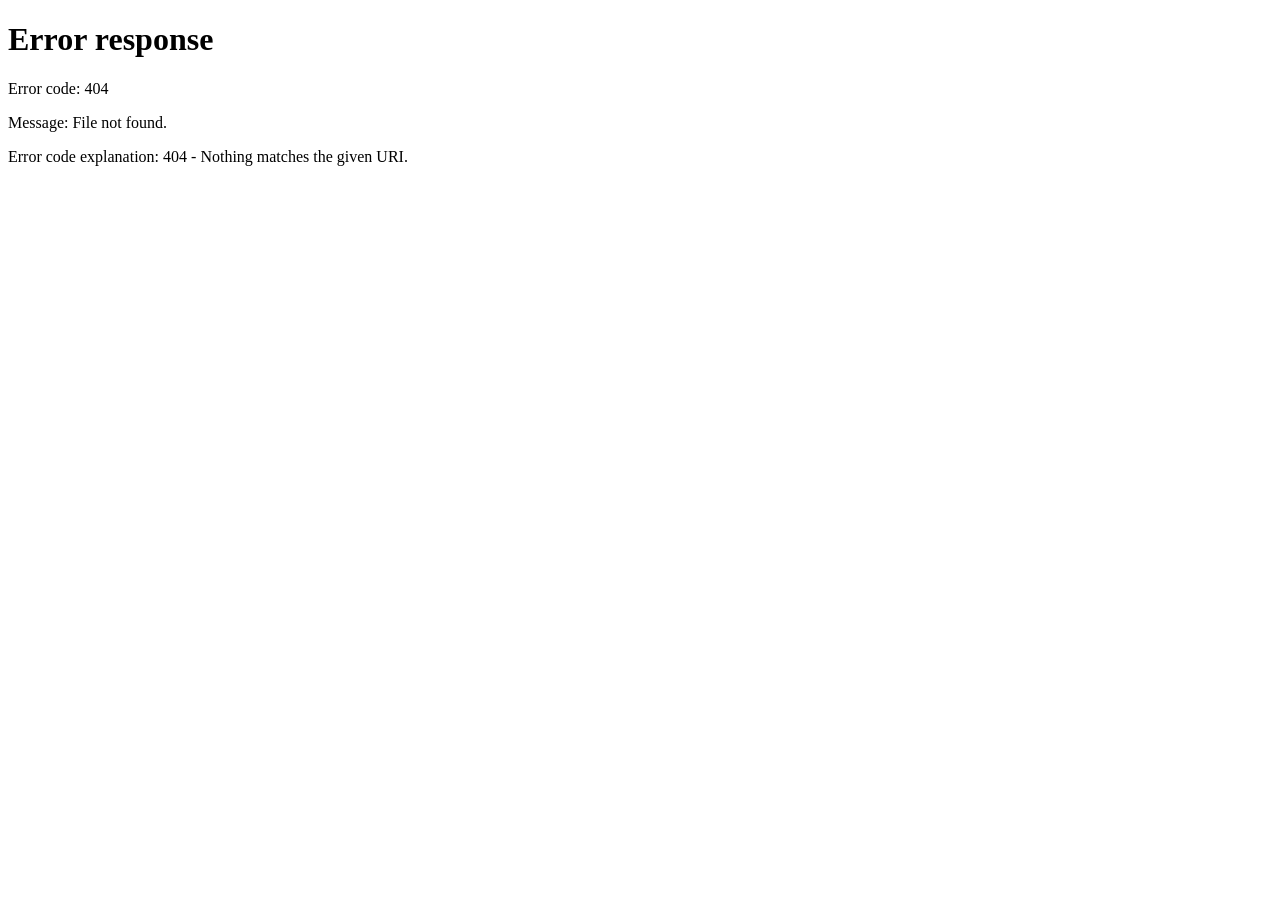
==== commit 9184ecf5: "sepertinya udah kelar" ====
--- a/frontend/index.html
+++ b/frontend/index.html
@@ -1,13 +1,18 @@
 <!DOCTYPE html>
 <html lang="en">
+
 <head>
   <meta charset="UTF-8" />
   <meta name="viewport" content="width=device-width, initial-scale=1.0" />
   <title>Daily Financial Tracker</title>
   <link rel="preconnect" href="https://fonts.googleapis.com" />
-  <link href="https://fonts.googleapis.com/css2?family=DM+Serif+Display:ital@0;1&family=DM+Mono:wght@400;500&family=DM+Sans:wght@300;400;500&display=swap" rel="stylesheet" />
+  <link
+    href="https://fonts.googleapis.com/css2?family=DM+Serif+Display:ital@0;1&family=DM+Mono:wght@400;500&family=DM+Sans:wght@300;400;500&display=swap"
+    rel="stylesheet" />
   <link rel="stylesheet" href="style.css" />
+  <script src="config.js"></script>
 </head>
+
 <body>
 
   <div class="grain"></div>
@@ -16,7 +21,7 @@
     <div class="header-inner">
       <div class="logo">
         <span class="logo-icon">◈</span>
-        <span class="logo-text">Ledger</span>
+        <span class="logo-text">Money Tracker</span>
       </div>
       <div class="header-right">
         <p class="header-date" id="headerDate"></p>
@@ -51,6 +56,41 @@
     </div>
   </section>
 
+  <!-- ── Monthly Budget Limit ──────────────────────── -->
+  <section class="monthly-budget-section">
+    <div class="monthly-budget-card" id="monthlyBudgetCard">
+      <!-- Rendered by JS -->
+    </div>
+  </section>
+
+  <!-- ── Analytics / Charts (SVG version - WORKING) ── -->
+  <section class="charts-section">
+    <div class="charts-grid">
+      <!-- Donut: expense by category -->
+      <div class="panel chart-panel">
+        <div class="chart-header">
+          <h3 class="chart-title">Expenses by Category</h3>
+          <select class="chart-select" id="donutMonthSelect">
+            <option value="">All time</option>
+          </select>
+        </div>
+        <div class="donut-wrap" id="donutWrap">
+          <div class="tx-empty">Loading…</div>
+        </div>
+      </div>
+      <!-- Bar: monthly income vs expense -->
+      <div class="panel chart-panel">
+        <div class="chart-header">
+          <h3 class="chart-title">Income vs Expenses</h3>
+          <span class="chart-subtitle" id="barSubtitle">Last 6 months</span>
+        </div>
+        <div class="bar-wrap" id="barWrap">
+          <div class="tx-empty">Loading…</div>
+        </div>
+      </div>
+    </div>
+  </section>
+
   <main class="layout">
 
     <!-- ── Add Transaction Form ────────────────────── -->
@@ -67,7 +107,7 @@
           <label>Type</label>
           <div class="toggle-group">
             <button type="button" class="toggle active" data-value="income">Income</button>
-            <button type="button" class="toggle"        data-value="expense">Expense</button>
+            <button type="button" class="toggle" data-value="expense">Expense</button>
           </div>
           <input type="hidden" id="type" name="type" value="income" />
         </div>
@@ -119,12 +159,56 @@
     <section class="panel panel--list">
       <div class="list-header">
         <h2 class="panel-title">Transactions</h2>
-        <div class="filter-group">
-          <button class="filter active" data-filter="all">All</button>
-          <button class="filter" data-filter="income">Income</button>
-          <button class="filter" data-filter="expense">Expense</button>
-        </div>
-      </div>
+        <button class="btn-filter-toggle" id="btnFilterToggle">&#9881; Filter &amp; Sort</button>
+      </div>
+
+      <!-- Filter &amp; Sort Bar -->
+      <div class="filter-bar" id="filterBar">
+        <div class="filter-row">
+          <div class="filter-group">
+            <button class="filter active" data-filter="all">All</button>
+            <button class="filter" data-filter="income">Income</button>
+            <button class="filter" data-filter="expense">Expense</button>
+          </div>
+          <div class="filter-group">
+            <button class="sort-btn active" data-sort="latest">Latest</button>
+            <button class="sort-btn" data-sort="oldest">Oldest</button>
+            <button class="sort-btn" data-sort="highest">Highest</button>
+            <button class="sort-btn" data-sort="lowest">Lowest</button>
+          </div>
+        </div>
+        <div class="filter-row filter-row--inputs">
+          <div class="filter-field">
+            <label for="filterCategory">Category</label>
+            <select id="filterCategory">
+              <option value="">All categories</option>
+              <option value="Salary">Salary</option>
+              <option value="Freelance">Freelance</option>
+              <option value="Investment">Investment</option>
+              <option value="Other Income">Other Income</option>
+              <option value="Food">Food</option>
+              <option value="Transport">Transport</option>
+              <option value="Housing">Housing</option>
+              <option value="Health">Health</option>
+              <option value="Entertainment">Entertainment</option>
+              <option value="Shopping">Shopping</option>
+              <option value="Other Expense">Other Expense</option>
+            </select>
+          </div>
+          <div class="filter-field">
+            <label for="filterFrom">From</label>
+            <input type="date" id="filterFrom" />
+          </div>
+          <div class="filter-field">
+            <label for="filterTo">To</label>
+            <input type="date" id="filterTo" />
+          </div>
+          <button class="btn-filter-reset" id="btnFilterReset">Reset</button>
+        </div>
+      </div>
+
+      <div class="filter-summary" id="filterSummary"></div>
+
       <ul class="tx-list" id="txList">
         <li class="tx-empty">Loading…</li>
       </ul>
@@ -145,6 +229,36 @@
     </div>
   </div>
 
+  <!-- ── History Drawer ───────────────────────────────── -->
+  <div class="drawer-overlay" id="historyOverlay">
+    <div class="drawer" id="historyDrawer">
+      <div class="drawer-header">
+        <h3 class="drawer-title">Summary History</h3>
+        <button class="modal-close" id="historyClose">&#x2715;</button>
+      </div>
+
+      <!-- Tabs -->
+      <div class="history-tabs">
+        <button class="history-tab active" data-tab="daily">Daily</button>
+        <button class="history-tab" data-tab="monthly">Monthly</button>
+      </div>
+
+      <!-- Daily tab -->
+      <div class="history-pane" id="historyDaily">
+        <div class="drawer-body" id="dailyBody">
+          <div class="tx-empty">Loading...</div>
+        </div>
+      </div>
+
+      <!-- Monthly tab -->
+      <div class="history-pane" id="historyMonthly" style="display:none">
+        <div class="drawer-body" id="monthlyBody">
+          <div class="tx-empty">Loading...</div>
+        </div>
+      </div>
+    </div>
+  </div>
+
   <!-- ── Edit Modal ──────────────────────────────────── -->
   <div class="modal-overlay" id="editOverlay">
     <div class="modal">
@@ -162,7 +276,7 @@
           <label>Type</label>
           <div class="toggle-group">
             <button type="button" class="toggle active" data-edit-value="income">Income</button>
-            <button type="button" class="toggle"        data-edit-value="expense">Expense</button>
+            <button type="button" class="toggle" data-edit-value="expense">Expense</button>
           </div>
           <input type="hidden" id="editType" value="income" />
         </div>
@@ -210,4 +324,5 @@
 
   <script src="script.js"></script>
 </body>
-</html>
+
+</html>
--- a/frontend/style.css
+++ b/frontend/style.css
@@ -1,25 +1,35 @@
 /* ── Variables ──────────────────────────────────────────── */
 :root {
-  --bg:         #0f0f0f;
-  --surface:    #161616;
-  --surface2:   #1e1e1e;
-  --border:     #2a2a2a;
-  --text:       #f0ebe3;
-  --muted:      #6b6560;
-  --income:     #4ade80;
-  --expense:    #f87171;
-  --accent:     #e8d5b0;
-  --warning:    #fbbf24;
-  --critical:   #f87171;
-  --radius:     10px;
+  --bg: #0f0f0f;
+  --surface: #161616;
+  --surface2: #1e1e1e;
+  --border: #2a2a2a;
+  --text: #f0ebe3;
+  --muted: #6b6560;
+  --income: #4ade80;
+  --expense: #f87171;
+  --accent: #e8d5b0;
+  --warning: #fbbf24;
+  --critical: #f87171;
+  --radius: 10px;
   --font-display: 'DM Serif Display', Georgia, serif;
-  --font-body:    'DM Sans', sans-serif;
-  --font-mono:    'DM Mono', monospace;
+  --font-body: 'DM Sans', sans-serif;
+  --font-mono: 'DM Mono', monospace;
 }
 
 /* ── Reset ──────────────────────────────────────────────── */
-*, *::before, *::after { box-sizing: border-box; margin: 0; padding: 0; }
-html { font-size: 15px; }
+*,
+*::before,
+*::after {
+  box-sizing: border-box;
+  margin: 0;
+  padding: 0;
+}
+
+html {
+  font-size: 15px;
+}
+
 body {
   background: var(--bg);
   color: var(--text);
@@ -31,82 +41,200 @@
 
 /* ── Grain overlay ──────────────────────────────────────── */
 .grain {
-  position: fixed; inset: 0; z-index: 999; pointer-events: none;
+  position: fixed;
+  inset: 0;
+  z-index: 999;
+  pointer-events: none;
   opacity: .025;
   background-image: url("data:image/svg+xml,%3Csvg viewBox='0 0 256 256' xmlns='http://www.w3.org/2000/svg'%3E%3Cfilter id='noise'%3E%3CfeTurbulence type='fractalNoise' baseFrequency='0.9' numOctaves='4' stitchTiles='stitch'/%3E%3C/filter%3E%3Crect width='100%25' height='100%25' filter='url(%23noise)'/%3E%3C/svg%3E");
   background-size: 180px;
 }
 
 /* ── Header ─────────────────────────────────────────────── */
-header { border-bottom: 1px solid var(--border); padding: 0 2rem; }
+header {
+  border-bottom: 1px solid var(--border);
+  padding: 0 2rem;
+}
+
 .header-inner {
-  max-width: 1100px; margin: 0 auto;
-  display: flex; align-items: center; justify-content: space-between;
+  max-width: 1100px;
+  margin: 0 auto;
+  display: flex;
+  align-items: center;
+  justify-content: space-between;
   height: 60px;
 }
-.logo { display: flex; align-items: center; gap: .5rem; }
-.logo-icon { font-size: 1.25rem; color: var(--accent); }
-.logo-text { font-family: var(--font-display); font-size: 1.3rem; letter-spacing: .04em; }
-.header-date { font-family: var(--font-mono); font-size: .72rem; color: var(--muted); letter-spacing: .05em; }
+
+.logo {
+  display: flex;
+  align-items: center;
+  gap: .5rem;
+}
+
+.logo-icon {
+  font-size: 1.25rem;
+  color: var(--accent);
+}
+
+.logo-text {
+  font-family: var(--font-display);
+  font-size: 1.3rem;
+  letter-spacing: .04em;
+}
+
+.header-date {
+  font-family: var(--font-mono);
+  font-size: .72rem;
+  color: var(--muted);
+  letter-spacing: .05em;
+}
 
 /* ── Summary Cards ──────────────────────────────────────── */
 .summary {
-  max-width: 1100px; margin: 2.5rem auto 0; padding: 0 2rem;
-  display: grid; grid-template-columns: 1fr 1.2fr 1fr;
-  gap: 1rem; animation: fadeUp .5s ease both;
-}
+  max-width: 1100px;
+  margin: 2.5rem auto 0;
+  padding: 0 2rem;
+  display: grid;
+  grid-template-columns: 1fr 1.2fr 1fr;
+  gap: 1rem;
+  animation: fadeUp .5s ease both;
+}
+
 .card {
-  border: 1px solid var(--border); border-radius: var(--radius);
-  padding: 1.4rem 1.6rem; display: flex; flex-direction: column; gap: .4rem;
-  background: var(--surface); position: relative; overflow: hidden; transition: border-color .2s;
-}
-.card::before { content: ''; position: absolute; top: 0; left: 0; right: 0; height: 2px; }
-.card--income::before  { background: var(--income); }
-.card--balance::before { background: var(--accent); }
-.card--expense::before { background: var(--expense); }
-.card--balance { border-color: #3a3530; background: #1a1714; }
-.card-label { font-size: .72rem; font-family: var(--font-mono); letter-spacing: .1em; text-transform: uppercase; color: var(--muted); }
-.card-amount { font-family: var(--font-display); font-size: 1.9rem; letter-spacing: -.01em; line-height: 1.1; }
-.card--income  .card-amount { color: var(--income); }
-.card--balance .card-amount { color: var(--accent); }
-.card--expense .card-amount { color: var(--expense); }
+  border: 1px solid var(--border);
+  border-radius: var(--radius);
+  padding: 1.4rem 1.6rem;
+  display: flex;
+  flex-direction: column;
+  gap: .4rem;
+  background: var(--surface);
+  position: relative;
+  overflow: hidden;
+  transition: border-color .2s;
+}
+
+.card::before {
+  content: '';
+  position: absolute;
+  top: 0;
+  left: 0;
+  right: 0;
+  height: 2px;
+}
+
+.card--income::before {
+  background: var(--income);
+}
+
+.card--balance::before {
+  background: var(--accent);
+}
+
+.card--expense::before {
+  background: var(--expense);
+}
+
+.card--balance {
+  border-color: #3a3530;
+  background: #1a1714;
+}
+
+.card-label {
+  font-size: .72rem;
+  font-family: var(--font-mono);
+  letter-spacing: .1em;
+  text-transform: uppercase;
+  color: var(--muted);
+}
+
+.card-amount {
+  font-family: var(--font-display);
+  font-size: 1.9rem;
+  letter-spacing: -.01em;
+  line-height: 1.1;
+}
+
+.card--income .card-amount {
+  color: var(--income);
+}
+
+.card--balance .card-amount {
+  color: var(--accent);
+}
+
+.card--expense .card-amount {
+  color: var(--expense);
+}
 
 /* ── Budget Section ─────────────────────────────────────── */
 .budget-section {
-  max-width: 1100px; margin: 1.2rem auto 0; padding: 0 2rem;
+  max-width: 1100px;
+  margin: 1.2rem auto 0;
+  padding: 0 2rem;
   animation: fadeUp .5s .1s ease both;
 }
 
 /* No-salary nudge */
 .budget-nudge {
-  border: 1px dashed var(--border); border-radius: var(--radius);
+  border: 1px dashed var(--border);
+  border-radius: var(--radius);
   padding: 1rem 1.4rem;
-  display: flex; align-items: center; gap: .8rem;
-  color: var(--muted); font-family: var(--font-mono); font-size: .78rem; letter-spacing: .04em;
-}
-.budget-nudge-icon { font-size: 1.1rem; flex-shrink: 0; }
+  display: flex;
+  align-items: center;
+  gap: .8rem;
+  color: var(--muted);
+  font-family: var(--font-mono);
+  font-size: .78rem;
+  letter-spacing: .04em;
+}
+
+.budget-nudge-icon {
+  font-size: 1.1rem;
+  flex-shrink: 0;
+}
 
 /* Main budget card */
 .budget-card {
-  border: 1px solid var(--border); border-radius: var(--radius);
-  background: var(--surface); overflow: hidden;
-}
-.budget-card.status-warning  { border-color: #4a3a10; }
-.budget-card.status-critical { border-color: #4a1010; }
+  border: 1px solid var(--border);
+  border-radius: var(--radius);
+  background: var(--surface);
+  overflow: hidden;
+}
+
+.budget-card.status-warning {
+  border-color: #4a3a10;
+}
+
+.budget-card.status-critical {
+  border-color: #4a1010;
+}
 
 /* Top accent bar that pulses on critical */
 .budget-card-bar {
-  height: 3px; background: var(--income);
+  height: 3px;
+  background: var(--income);
   transition: background .3s;
 }
-.budget-card.status-warning  .budget-card-bar { background: var(--warning); }
+
+.budget-card.status-warning .budget-card-bar {
+  background: var(--warning);
+}
+
 .budget-card.status-critical .budget-card-bar {
   background: var(--critical);
   animation: pulse-bar 1.6s ease-in-out infinite;
 }
+
 @keyframes pulse-bar {
-  0%, 100% { opacity: 1; }
-  50%       { opacity: .4; }
+
+  0%,
+  100% {
+    opacity: 1;
+  }
+
+  50% {
+    opacity: .4;
+  }
 }
 
 .budget-card-inner {
@@ -119,355 +247,1904 @@
 
 /* Left column */
 .budget-left {}
+
 .budget-cycle-label {
-  font-family: var(--font-mono); font-size: .68rem; letter-spacing: .1em;
-  text-transform: uppercase; color: var(--muted); margin-bottom: .25rem;
-}
+  font-family: var(--font-mono);
+  font-size: .68rem;
+  letter-spacing: .1em;
+  text-transform: uppercase;
+  color: var(--muted);
+  margin-bottom: .25rem;
+}
+
 .budget-dates {
-  font-family: var(--font-display); font-size: 1.05rem; font-weight: 400;
-  color: var(--text); margin-bottom: 1rem;
+  font-family: var(--font-display);
+  font-size: 1.05rem;
+  font-weight: 400;
+  color: var(--text);
+  margin-bottom: 1rem;
 }
 
 /* Progress bar */
-.budget-progress-wrap { margin-bottom: .6rem; }
+.budget-progress-wrap {
+  margin-bottom: .6rem;
+}
+
 .budget-progress-track {
-  height: 6px; background: var(--surface2); border-radius: 3px; overflow: hidden;
+  height: 6px;
+  background: var(--surface2);
+  border-radius: 3px;
+  overflow: hidden;
   position: relative;
 }
+
 .budget-progress-fill {
-  height: 100%; border-radius: 3px;
+  height: 100%;
+  border-radius: 3px;
   background: var(--income);
-  transition: width .6s cubic-bezier(.4,0,.2,1), background .3s;
-  width: 0; /* animated in by JS */
-}
-.status-warning  .budget-progress-fill { background: var(--warning); }
-.status-critical .budget-progress-fill { background: var(--critical); }
+  transition: width .6s cubic-bezier(.4, 0, .2, 1), background .3s;
+  width: 0;
+  /* animated in by JS */
+}
+
+.status-warning .budget-progress-fill {
+  background: var(--warning);
+}
+
+.status-critical .budget-progress-fill {
+  background: var(--critical);
+}
 
 .budget-progress-labels {
-  display: flex; justify-content: space-between;
+  display: flex;
+  justify-content: space-between;
   margin-top: .35rem;
-  font-family: var(--font-mono); font-size: .68rem; color: var(--muted); letter-spacing: .03em;
+  font-family: var(--font-mono);
+  font-size: .68rem;
+  color: var(--muted);
+  letter-spacing: .03em;
 }
 
 /* Budget stat row */
 .budget-stats {
-  display: flex; gap: 2rem; margin-top: .5rem;
-}
+  display: flex;
+  gap: 2rem;
+  margin-top: .5rem;
+}
+
 .budget-stat {}
+
 .budget-stat-label {
-  font-family: var(--font-mono); font-size: .65rem; letter-spacing: .08em;
-  text-transform: uppercase; color: var(--muted);
-}
+  font-family: var(--font-mono);
+  font-size: .65rem;
+  letter-spacing: .08em;
+  text-transform: uppercase;
+  color: var(--muted);
+}
+
 .budget-stat-value {
-  font-family: var(--font-mono); font-size: .88rem; font-weight: 500;
-}
-.budget-stat-value.income  { color: var(--income); }
-.budget-stat-value.expense { color: var(--expense); }
-.budget-stat-value.balance { color: var(--accent); }
+  font-family: var(--font-mono);
+  font-size: .88rem;
+  font-weight: 500;
+}
+
+.budget-stat-value.income {
+  color: var(--income);
+}
+
+.budget-stat-value.expense {
+  color: var(--expense);
+}
+
+.budget-stat-value.balance {
+  color: var(--accent);
+}
 
 /* Right column — warning badge + history button */
 .budget-right {
-  display: flex; flex-direction: column; align-items: flex-end; gap: .6rem;
-}
+  display: flex;
+  flex-direction: column;
+  align-items: flex-end;
+  gap: .6rem;
+}
+
 .budget-badge {
-  display: inline-flex; align-items: center; gap: .35rem;
-  padding: .3rem .75rem; border-radius: 20px;
-  font-family: var(--font-mono); font-size: .7rem; font-weight: 500;
-  letter-spacing: .06em; text-transform: uppercase;
-  opacity: 0; transition: opacity .3s;
-}
-.budget-badge.visible { opacity: 1; }
-.budget-badge.warning  { background: #2d2200; border: 1px solid #5a4400; color: var(--warning); }
-.budget-badge.critical { background: #2d0a0a; border: 1px solid #5a1010; color: var(--critical); animation: pulse-badge 1.4s ease-in-out infinite; }
+  display: inline-flex;
+  align-items: center;
+  gap: .35rem;
+  padding: .3rem .75rem;
+  border-radius: 20px;
+  font-family: var(--font-mono);
+  font-size: .7rem;
+  font-weight: 500;
+  letter-spacing: .06em;
+  text-transform: uppercase;
+  opacity: 0;
+  transition: opacity .3s;
+}
+
+.budget-badge.visible {
+  opacity: 1;
+}
+
+.budget-badge.warning {
+  background: #2d2200;
+  border: 1px solid #5a4400;
+  color: var(--warning);
+}
+
+.budget-badge.critical {
+  background: #2d0a0a;
+  border: 1px solid #5a1010;
+  color: var(--critical);
+  animation: pulse-badge 1.4s ease-in-out infinite;
+}
+
 @keyframes pulse-badge {
-  0%,100% { box-shadow: 0 0 0 0 rgba(248,113,113,.3); }
-  50%      { box-shadow: 0 0 0 5px rgba(248,113,113,0); }
-}
-.budget-badge-dot { width: 6px; height: 6px; border-radius: 50%; background: currentColor; }
-
-.budget-badge.warning  .budget-badge-dot { animation: blink 1.2s step-end infinite; }
-.budget-badge.critical .budget-badge-dot { animation: blink .7s step-end infinite; }
-@keyframes blink { 50% { opacity: 0; } }
+
+  0%,
+  100% {
+    box-shadow: 0 0 0 0 rgba(248, 113, 113, .3);
+  }
+
+  50% {
+    box-shadow: 0 0 0 5px rgba(248, 113, 113, 0);
+  }
+}
+
+.budget-badge-dot {
+  width: 6px;
+  height: 6px;
+  border-radius: 50%;
+  background: currentColor;
+}
+
+.budget-badge.warning .budget-badge-dot {
+  animation: blink 1.2s step-end infinite;
+}
+
+.budget-badge.critical .budget-badge-dot {
+  animation: blink .7s step-end infinite;
+}
+
+@keyframes blink {
+  50% {
+    opacity: 0;
+  }
+}
 
 .btn-history {
   padding: .35rem .8rem;
-  border: 1px solid var(--border); border-radius: 6px;
-  background: transparent; color: var(--muted);
-  font-family: var(--font-mono); font-size: .68rem; letter-spacing: .06em; text-transform: uppercase;
-  cursor: pointer; transition: all .18s; white-space: nowrap;
-}
-.btn-history:hover { border-color: var(--accent); color: var(--accent); }
+  border: 1px solid var(--border);
+  border-radius: 6px;
+  background: transparent;
+  color: var(--muted);
+  font-family: var(--font-mono);
+  font-size: .68rem;
+  letter-spacing: .06em;
+  text-transform: uppercase;
+  cursor: pointer;
+  transition: all .18s;
+  white-space: nowrap;
+}
+
+.btn-history:hover {
+  border-color: var(--accent);
+  color: var(--accent);
+}
 
 /* Warning message bar */
 .budget-alert {
   padding: .65rem 1.6rem;
-  font-family: var(--font-mono); font-size: .75rem; letter-spacing: .03em;
+  font-family: var(--font-mono);
+  font-size: .75rem;
+  letter-spacing: .03em;
   border-top: 1px solid transparent;
   display: none;
 }
-.budget-alert.warning  { display: block; background: #1e1600; border-color: #3a2800; color: var(--warning); }
-.budget-alert.critical { display: block; background: #1e0808; border-color: #3a1010; color: var(--critical); }
+
+.budget-alert.warning {
+  display: block;
+  background: #1e1600;
+  border-color: #3a2800;
+  color: var(--warning);
+}
+
+.budget-alert.critical {
+  display: block;
+  background: #1e0808;
+  border-color: #3a1010;
+  color: var(--critical);
+}
 
 /* ── Main Layout ────────────────────────────────────────── */
 .layout {
-  max-width: 1100px; margin: 1.2rem auto 4rem; padding: 0 2rem;
-  display: grid; grid-template-columns: 340px 1fr;
-  gap: 1.5rem; align-items: start;
+  max-width: 1100px;
+  margin: 1.2rem auto 4rem;
+  padding: 0 2rem;
+  display: grid;
+  grid-template-columns: 340px 1fr;
+  gap: 1.5rem;
+  align-items: start;
 }
 
 /* ── Panels ─────────────────────────────────────────────── */
 .panel {
-  background: var(--surface); border: 1px solid var(--border);
-  border-radius: var(--radius); padding: 1.6rem;
+  background: var(--surface);
+  border: 1px solid var(--border);
+  border-radius: var(--radius);
+  padding: 1.6rem;
   animation: fadeUp .5s ease both;
 }
-.panel--list { animation-delay: .08s; }
+
+.panel--list {
+  animation-delay: .08s;
+}
+
 .panel-title {
-  font-family: var(--font-display); font-size: 1.15rem; font-weight: 400;
-  margin-bottom: 1.4rem; letter-spacing: .01em;
+  font-family: var(--font-display);
+  font-size: 1.15rem;
+  font-weight: 400;
+  margin-bottom: 1.4rem;
+  letter-spacing: .01em;
 }
 
 /* ── Form ───────────────────────────────────────────────── */
-.field { margin-bottom: 1.1rem; }
+.field {
+  margin-bottom: 1.1rem;
+}
+
 label {
-  display: block; font-size: .72rem; font-family: var(--font-mono);
-  letter-spacing: .08em; text-transform: uppercase; color: var(--muted); margin-bottom: .4rem;
-}
-.optional { text-transform: none; letter-spacing: 0; font-size: .8em; }
-
-input, select {
-  width: 100%; background: var(--surface2); border: 1px solid var(--border);
-  border-radius: 6px; color: var(--text); padding: .6rem .8rem;
-  font-family: var(--font-body); font-size: .9rem; font-weight: 300;
-  outline: none; transition: border-color .2s; -webkit-appearance: none;
-}
-input::placeholder { color: var(--muted); }
-input:focus, select:focus { border-color: var(--accent); }
-input[type="date"]::-webkit-calendar-picker-indicator { filter: invert(.4); cursor: pointer; }
-select option { background: #1e1e1e; }
+  display: block;
+  font-size: .72rem;
+  font-family: var(--font-mono);
+  letter-spacing: .08em;
+  text-transform: uppercase;
+  color: var(--muted);
+  margin-bottom: .4rem;
+}
+
+.optional {
+  text-transform: none;
+  letter-spacing: 0;
+  font-size: .8em;
+}
+
+input,
+select {
+  width: 100%;
+  background: var(--surface2);
+  border: 1px solid var(--border);
+  border-radius: 6px;
+  color: var(--text);
+  padding: .6rem .8rem;
+  font-family: var(--font-body);
+  font-size: .9rem;
+  font-weight: 300;
+  outline: none;
+  transition: border-color .2s;
+  -webkit-appearance: none;
+}
+
+input::placeholder {
+  color: var(--muted);
+}
+
+input:focus,
+select:focus {
+  border-color: var(--accent);
+}
+
+input[type="date"]::-webkit-calendar-picker-indicator {
+  filter: invert(.4);
+  cursor: pointer;
+}
+
+select option {
+  background: #1e1e1e;
+}
 
 .input-prefix {
-  display: flex; align-items: center; background: var(--surface2);
-  border: 1px solid var(--border); border-radius: 6px; overflow: hidden; transition: border-color .2s;
-}
-.input-prefix:focus-within { border-color: var(--accent); }
+  display: flex;
+  align-items: center;
+  background: var(--surface2);
+  border: 1px solid var(--border);
+  border-radius: 6px;
+  overflow: hidden;
+  transition: border-color .2s;
+}
+
+.input-prefix:focus-within {
+  border-color: var(--accent);
+}
+
 .input-prefix span {
-  padding: 0 .7rem; font-family: var(--font-mono); font-size: .8rem; color: var(--muted);
-  border-right: 1px solid var(--border); white-space: nowrap;
-}
-.input-prefix input { border: none; border-radius: 0; background: transparent; }
-.input-prefix input:focus { border: none; }
-
-.toggle-group { display: grid; grid-template-columns: 1fr 1fr; gap: .4rem; }
+  padding: 0 .7rem;
+  font-family: var(--font-mono);
+  font-size: .8rem;
+  color: var(--muted);
+  border-right: 1px solid var(--border);
+  white-space: nowrap;
+}
+
+.input-prefix input {
+  border: none;
+  border-radius: 0;
+  background: transparent;
+}
+
+.input-prefix input:focus {
+  border: none;
+}
+
+.toggle-group {
+  display: grid;
+  grid-template-columns: 1fr 1fr;
+  gap: .4rem;
+}
+
 .toggle {
-  padding: .55rem; border-radius: 6px; border: 1px solid var(--border);
-  background: var(--surface2); color: var(--muted); font-family: var(--font-mono);
-  font-size: .78rem; letter-spacing: .06em; text-transform: uppercase; cursor: pointer; transition: all .18s;
-}
-.toggle:hover { border-color: #444; color: var(--text); }
+  padding: .55rem;
+  border-radius: 6px;
+  border: 1px solid var(--border);
+  background: var(--surface2);
+  color: var(--muted);
+  font-family: var(--font-mono);
+  font-size: .78rem;
+  letter-spacing: .06em;
+  text-transform: uppercase;
+  cursor: pointer;
+  transition: all .18s;
+}
+
+.toggle:hover {
+  border-color: #444;
+  color: var(--text);
+}
+
 .toggle.active[data-value="income"],
-.toggle.active[data-edit-value="income"]   { background: #14301e; border-color: var(--income);  color: var(--income); }
+.toggle.active[data-edit-value="income"] {
+  background: #14301e;
+  border-color: var(--income);
+  color: var(--income);
+}
+
 .toggle.active[data-value="expense"],
-.toggle.active[data-edit-value="expense"]  { background: #301414; border-color: var(--expense); color: var(--expense); }
+.toggle.active[data-edit-value="expense"] {
+  background: #301414;
+  border-color: var(--expense);
+  color: var(--expense);
+}
 
 .btn-submit {
-  width: 100%; margin-top: .4rem; padding: .75rem 1rem;
-  background: var(--accent); color: #1a1410; border: none; border-radius: 6px;
-  font-family: var(--font-body); font-size: .92rem; font-weight: 500; cursor: pointer;
-  display: flex; align-items: center; justify-content: center; gap: .5rem;
+  width: 100%;
+  margin-top: .4rem;
+  padding: .75rem 1rem;
+  background: var(--accent);
+  color: #1a1410;
+  border: none;
+  border-radius: 6px;
+  font-family: var(--font-body);
+  font-size: .92rem;
+  font-weight: 500;
+  cursor: pointer;
+  display: flex;
+  align-items: center;
+  justify-content: center;
+  gap: .5rem;
   transition: opacity .18s, transform .12s;
 }
-.btn-submit:hover  { opacity: .88; }
-.btn-submit:active { transform: scale(.98); }
-.btn-submit:disabled { opacity: .4; cursor: not-allowed; }
-.btn-icon { font-size: 1.2rem; line-height: 1; }
+
+.btn-submit:hover {
+  opacity: .88;
+}
+
+.btn-submit:active {
+  transform: scale(.98);
+}
+
+.btn-submit:disabled {
+  opacity: .4;
+  cursor: not-allowed;
+}
+
+.btn-icon {
+  font-size: 1.2rem;
+  line-height: 1;
+}
 
 .form-message {
-  margin-top: .75rem; font-size: .8rem; font-family: var(--font-mono);
-  min-height: 1.2em; text-align: center; letter-spacing: .02em;
-}
-.form-message.success { color: var(--income); }
-.form-message.error   { color: var(--expense); }
+  margin-top: .75rem;
+  font-size: .8rem;
+  font-family: var(--font-mono);
+  min-height: 1.2em;
+  text-align: center;
+  letter-spacing: .02em;
+}
+
+.form-message.success {
+  color: var(--income);
+}
+
+.form-message.error {
+  color: var(--expense);
+}
 
 /* ── Transaction List ───────────────────────────────────── */
-.list-header { display: flex; align-items: center; justify-content: space-between; margin-bottom: 1.2rem; }
-.list-header .panel-title { margin-bottom: 0; }
-.filter-group { display: flex; gap: .3rem; }
+.list-header {
+  display: flex;
+  align-items: center;
+  justify-content: space-between;
+  margin-bottom: 1.2rem;
+}
+
+.list-header .panel-title {
+  margin-bottom: 0;
+}
+
+.filter-group {
+  display: flex;
+  gap: .3rem;
+}
+
 .filter {
-  padding: .3rem .75rem; border-radius: 20px; border: 1px solid var(--border);
-  background: transparent; color: var(--muted); font-family: var(--font-mono);
-  font-size: .7rem; letter-spacing: .06em; text-transform: uppercase; cursor: pointer; transition: all .18s;
-}
-.filter:hover  { border-color: #444; color: var(--text); }
-.filter.active { background: var(--surface2); border-color: var(--accent); color: var(--accent); }
+  padding: .3rem .75rem;
+  border-radius: 20px;
+  border: 1px solid var(--border);
+  background: transparent;
+  color: var(--muted);
+  font-family: var(--font-mono);
+  font-size: .7rem;
+  letter-spacing: .06em;
+  text-transform: uppercase;
+  cursor: pointer;
+  transition: all .18s;
+}
+
+.filter:hover {
+  border-color: #444;
+  color: var(--text);
+}
+
+.filter.active {
+  background: var(--surface2);
+  border-color: var(--accent);
+  color: var(--accent);
+}
 
 .tx-list {
-  list-style: none; display: flex; flex-direction: column; gap: .5rem;
-  max-height: 560px; overflow-y: auto; padding-right: 2px;
-}
-.tx-list::-webkit-scrollbar { width: 4px; }
-.tx-list::-webkit-scrollbar-track { background: transparent; }
-.tx-list::-webkit-scrollbar-thumb { background: var(--border); border-radius: 2px; }
+  list-style: none;
+  display: flex;
+  flex-direction: column;
+  gap: .5rem;
+  max-height: 560px;
+  overflow-y: auto;
+  padding-right: 2px;
+}
+
+.tx-list::-webkit-scrollbar {
+  width: 4px;
+}
+
+.tx-list::-webkit-scrollbar-track {
+  background: transparent;
+}
+
+.tx-list::-webkit-scrollbar-thumb {
+  background: var(--border);
+  border-radius: 2px;
+}
 
 .tx-empty {
-  text-align: center; padding: 3rem 1rem; color: var(--muted);
-  font-family: var(--font-mono); font-size: .8rem; letter-spacing: .05em;
+  text-align: center;
+  padding: 3rem 1rem;
+  color: var(--muted);
+  font-family: var(--font-mono);
+  font-size: .8rem;
+  letter-spacing: .05em;
 }
 
 .tx-item {
-  display: grid; grid-template-columns: auto 1fr auto auto;
-  align-items: center; gap: .8rem; padding: .85rem 1rem;
-  border-radius: 7px; background: var(--surface2); border: 1px solid transparent;
-  transition: border-color .18s; animation: fadeUp .3s ease both; position: relative;
-}
-.tx-item:hover { border-color: var(--border); }
-
-.tx-dot { width: 8px; height: 8px; border-radius: 50%; flex-shrink: 0; }
-.tx-dot--income  { background: var(--income); box-shadow: 0 0 6px #4ade8055; }
-.tx-dot--expense { background: var(--expense); box-shadow: 0 0 6px #f8717155; }
-
-.tx-meta { min-width: 0; }
-.tx-category { font-size: .88rem; font-weight: 500; white-space: nowrap; overflow: hidden; text-overflow: ellipsis; }
-.tx-sub { font-size: .72rem; font-family: var(--font-mono); color: var(--muted); letter-spacing: .02em; }
-
-.tx-amount { font-family: var(--font-mono); font-size: .88rem; font-weight: 500; text-align: right; white-space: nowrap; }
-.tx-amount--income  { color: var(--income); }
-.tx-amount--expense { color: var(--expense); }
-
-.tx-actions { display: flex; gap: .3rem; opacity: 0; transition: opacity .15s; }
-.tx-item:hover .tx-actions { opacity: 1; }
+  display: grid;
+  grid-template-columns: auto 1fr auto auto;
+  align-items: center;
+  gap: .8rem;
+  padding: .85rem 1rem;
+  border-radius: 7px;
+  background: var(--surface2);
+  border: 1px solid transparent;
+  transition: border-color .18s;
+  animation: fadeUp .3s ease both;
+  position: relative;
+}
+
+.tx-item:hover {
+  border-color: var(--border);
+}
+
+.tx-dot {
+  width: 8px;
+  height: 8px;
+  border-radius: 50%;
+  flex-shrink: 0;
+}
+
+.tx-dot--income {
+  background: var(--income);
+  box-shadow: 0 0 6px #4ade8055;
+}
+
+.tx-dot--expense {
+  background: var(--expense);
+  box-shadow: 0 0 6px #f8717155;
+}
+
+.tx-meta {
+  min-width: 0;
+}
+
+.tx-category {
+  font-size: .88rem;
+  font-weight: 500;
+  white-space: nowrap;
+  overflow: hidden;
+  text-overflow: ellipsis;
+}
+
+.tx-sub {
+  font-size: .72rem;
+  font-family: var(--font-mono);
+  color: var(--muted);
+  letter-spacing: .02em;
+}
+
+.tx-amount {
+  font-family: var(--font-mono);
+  font-size: .88rem;
+  font-weight: 500;
+  text-align: right;
+  white-space: nowrap;
+}
+
+.tx-amount--income {
+  color: var(--income);
+}
+
+.tx-amount--expense {
+  color: var(--expense);
+}
+
+.tx-actions {
+  display: flex;
+  gap: .3rem;
+  opacity: 0;
+  transition: opacity .15s;
+}
+
+.tx-item:hover .tx-actions {
+  opacity: 1;
+}
+
 .btn-action {
-  width: 26px; height: 26px; border-radius: 5px; border: 1px solid var(--border);
-  background: var(--surface); color: var(--muted); font-size: .75rem; cursor: pointer;
-  display: flex; align-items: center; justify-content: center; transition: all .15s; flex-shrink: 0;
-}
-.btn-action:hover { border-color: var(--accent); color: var(--accent); }
-.btn-action.btn-delete:hover { border-color: var(--expense); color: var(--expense); }
+  width: 26px;
+  height: 26px;
+  border-radius: 5px;
+  border: 1px solid var(--border);
+  background: var(--surface);
+  color: var(--muted);
+  font-size: .75rem;
+  cursor: pointer;
+  display: flex;
+  align-items: center;
+  justify-content: center;
+  transition: all .15s;
+  flex-shrink: 0;
+}
+
+.btn-action:hover {
+  border-color: var(--accent);
+  color: var(--accent);
+}
+
+.btn-action.btn-delete:hover {
+  border-color: var(--expense);
+  color: var(--expense);
+}
 
 /* ── Cycle History Drawer ───────────────────────────────── */
 .drawer-overlay {
-  position: fixed; inset: 0; z-index: 100;
-  background: rgba(0,0,0,.6); backdrop-filter: blur(3px);
-  opacity: 0; pointer-events: none; transition: opacity .25s;
-}
-.drawer-overlay.open { opacity: 1; pointer-events: all; }
+  position: fixed;
+  inset: 0;
+  z-index: 100;
+  background: rgba(0, 0, 0, .6);
+  backdrop-filter: blur(3px);
+  opacity: 0;
+  pointer-events: none;
+  transition: opacity .25s;
+}
+
+.drawer-overlay.open {
+  opacity: 1;
+  pointer-events: all;
+}
 
 .drawer {
-  position: absolute; right: 0; top: 0; bottom: 0; width: 100%; max-width: 480px;
-  background: var(--surface); border-left: 1px solid var(--border);
-  display: flex; flex-direction: column;
-  transform: translateX(100%); transition: transform .28s cubic-bezier(.4,0,.2,1);
-}
-.drawer-overlay.open .drawer { transform: translateX(0); }
+  position: absolute;
+  right: 0;
+  top: 0;
+  bottom: 0;
+  width: 100%;
+  max-width: 480px;
+  background: var(--surface);
+  border-left: 1px solid var(--border);
+  display: flex;
+  flex-direction: column;
+  transform: translateX(100%);
+  transition: transform .28s cubic-bezier(.4, 0, .2, 1);
+}
+
+.drawer-overlay.open .drawer {
+  transform: translateX(0);
+}
 
 .drawer-header {
-  display: flex; align-items: center; justify-content: space-between;
-  padding: 1.2rem 1.6rem; border-bottom: 1px solid var(--border); flex-shrink: 0;
-}
-.drawer-title { font-family: var(--font-display); font-size: 1.1rem; font-weight: 400; }
-.drawer-body { flex: 1; overflow-y: auto; padding: 1.2rem 1.6rem; display: flex; flex-direction: column; gap: .8rem; }
-.drawer-body::-webkit-scrollbar { width: 4px; }
-.drawer-body::-webkit-scrollbar-thumb { background: var(--border); border-radius: 2px; }
+  display: flex;
+  align-items: center;
+  justify-content: space-between;
+  padding: 1.2rem 1.6rem;
+  border-bottom: 1px solid var(--border);
+  flex-shrink: 0;
+}
+
+.drawer-title {
+  font-family: var(--font-display);
+  font-size: 1.1rem;
+  font-weight: 400;
+}
+
+.drawer-body {
+  flex: 1;
+  overflow-y: auto;
+  padding: 1.2rem 1.6rem;
+  display: flex;
+  flex-direction: column;
+  gap: .8rem;
+}
+
+.drawer-body::-webkit-scrollbar {
+  width: 4px;
+}
+
+.drawer-body::-webkit-scrollbar-thumb {
+  background: var(--border);
+  border-radius: 2px;
+}
 
 /* Cycle history cards */
 .cycle-card {
-  border: 1px solid var(--border); border-radius: 8px;
-  background: var(--surface2); overflow: hidden;
+  border: 1px solid var(--border);
+  border-radius: 8px;
+  background: var(--surface2);
+  overflow: hidden;
   animation: fadeUp .25s ease both;
 }
-.cycle-card.status-warning  { border-color: #3a2800; }
-.cycle-card.status-critical { border-color: #3a1010; }
-.cycle-card.is-current      { border-color: #3a3530; background: #1a1714; }
+
+.cycle-card.status-warning {
+  border-color: #3a2800;
+}
+
+.cycle-card.status-critical {
+  border-color: #3a1010;
+}
+
+.cycle-card.is-current {
+  border-color: #3a3530;
+  background: #1a1714;
+}
 
 .cycle-card-head {
-  padding: .75rem 1rem; display: flex; align-items: center; justify-content: space-between;
+  padding: .75rem 1rem;
+  display: flex;
+  align-items: center;
+  justify-content: space-between;
   border-bottom: 1px solid var(--border);
 }
-.cycle-card-label { font-family: var(--font-mono); font-size: .72rem; letter-spacing: .06em; text-transform: uppercase; color: var(--muted); }
+
+.cycle-card-label {
+  font-family: var(--font-mono);
+  font-size: .72rem;
+  letter-spacing: .06em;
+  text-transform: uppercase;
+  color: var(--muted);
+}
+
 .cycle-card-badge {
-  font-family: var(--font-mono); font-size: .65rem; letter-spacing: .05em; text-transform: uppercase;
-  padding: .15rem .55rem; border-radius: 10px;
-}
-.cycle-card-badge.ok       { color: var(--income);  background: #14301e; border: 1px solid #1e4a28; }
-.cycle-card-badge.warning  { color: var(--warning); background: #2d2200; border: 1px solid #4a3800; }
-.cycle-card-badge.critical { color: var(--critical);background: #2d0a0a; border: 1px solid #4a1010; }
-.cycle-card-badge.current  { color: var(--accent);  background: #2a2318; border: 1px solid #4a3e28; }
-
-.cycle-card-body { padding: .75rem 1rem; }
-.cycle-dates { font-size: .8rem; color: var(--muted); font-family: var(--font-mono); margin-bottom: .65rem; }
-
-.cycle-mini-track { height: 4px; background: var(--border); border-radius: 2px; overflow: hidden; margin-bottom: .6rem; }
-.cycle-mini-fill  { height: 100%; border-radius: 2px; transition: width .5s ease; }
-.cycle-mini-fill.ok       { background: var(--income); }
-.cycle-mini-fill.warning  { background: var(--warning); }
-.cycle-mini-fill.critical { background: var(--critical); }
-
-.cycle-nums { display: flex; gap: 1.5rem; }
-.cycle-num-label { font-family: var(--font-mono); font-size: .62rem; letter-spacing: .07em; text-transform: uppercase; color: var(--muted); }
-.cycle-num-val   { font-family: var(--font-mono); font-size: .82rem; font-weight: 500; }
-.cycle-num-val.income  { color: var(--income); }
-.cycle-num-val.expense { color: var(--expense); }
-.cycle-num-val.balance { color: var(--accent); }
+  font-family: var(--font-mono);
+  font-size: .65rem;
+  letter-spacing: .05em;
+  text-transform: uppercase;
+  padding: .15rem .55rem;
+  border-radius: 10px;
+}
+
+.cycle-card-badge.ok {
+  color: var(--income);
+  background: #14301e;
+  border: 1px solid #1e4a28;
+}
+
+.cycle-card-badge.warning {
+  color: var(--warning);
+  background: #2d2200;
+  border: 1px solid #4a3800;
+}
+
+.cycle-card-badge.critical {
+  color: var(--critical);
+  background: #2d0a0a;
+  border: 1px solid #4a1010;
+}
+
+.cycle-card-badge.current {
+  color: var(--accent);
+  background: #2a2318;
+  border: 1px solid #4a3e28;
+}
+
+.cycle-card-body {
+  padding: .75rem 1rem;
+}
+
+.cycle-dates {
+  font-size: .8rem;
+  color: var(--muted);
+  font-family: var(--font-mono);
+  margin-bottom: .65rem;
+}
+
+.cycle-mini-track {
+  height: 4px;
+  background: var(--border);
+  border-radius: 2px;
+  overflow: hidden;
+  margin-bottom: .6rem;
+}
+
+.cycle-mini-fill {
+  height: 100%;
+  border-radius: 2px;
+  transition: width .5s ease;
+}
+
+.cycle-mini-fill.ok {
+  background: var(--income);
+}
+
+.cycle-mini-fill.warning {
+  background: var(--warning);
+}
+
+.cycle-mini-fill.critical {
+  background: var(--critical);
+}
+
+.cycle-nums {
+  display: flex;
+  gap: 1.5rem;
+}
+
+.cycle-num-label {
+  font-family: var(--font-mono);
+  font-size: .62rem;
+  letter-spacing: .07em;
+  text-transform: uppercase;
+  color: var(--muted);
+}
+
+.cycle-num-val {
+  font-family: var(--font-mono);
+  font-size: .82rem;
+  font-weight: 500;
+}
+
+.cycle-num-val.income {
+  color: var(--income);
+}
+
+.cycle-num-val.expense {
+  color: var(--expense);
+}
+
+.cycle-num-val.balance {
+  color: var(--accent);
+}
 
 /* ── Modal ───────────────────────────────────────────────── */
 .modal-overlay {
-  position: fixed; inset: 0; z-index: 200;
-  background: rgba(0,0,0,.7); backdrop-filter: blur(4px);
-  display: flex; align-items: center; justify-content: center;
-  padding: 1rem; opacity: 0; pointer-events: none; transition: opacity .2s;
-}
-.modal-overlay.open { opacity: 1; pointer-events: all; }
+  position: fixed;
+  inset: 0;
+  z-index: 200;
+  background: rgba(0, 0, 0, .7);
+  backdrop-filter: blur(4px);
+  display: flex;
+  align-items: center;
+  justify-content: center;
+  padding: 1rem;
+  opacity: 0;
+  pointer-events: none;
+  transition: opacity .2s;
+}
+
+.modal-overlay.open {
+  opacity: 1;
+  pointer-events: all;
+}
+
 .modal {
-  background: var(--surface); border: 1px solid var(--border); border-radius: var(--radius);
-  padding: 1.6rem; width: 100%; max-width: 420px;
-  transform: translateY(12px); transition: transform .2s;
-}
-.modal-overlay.open .modal { transform: translateY(0); }
-.modal-header { display: flex; align-items: center; justify-content: space-between; margin-bottom: 1.4rem; }
-.modal-title { font-family: var(--font-display); font-size: 1.1rem; font-weight: 400; }
-.modal-close { background: none; border: none; color: var(--muted); font-size: 1rem; cursor: pointer; line-height: 1; transition: color .15s; }
-.modal-close:hover { color: var(--text); }
-.modal-actions { display: grid; grid-template-columns: 1fr 2fr; gap: .6rem; margin-top: .4rem; }
+  background: var(--surface);
+  border: 1px solid var(--border);
+  border-radius: var(--radius);
+  padding: 1.6rem;
+  width: 100%;
+  max-width: 420px;
+  transform: translateY(12px);
+  transition: transform .2s;
+}
+
+.modal-overlay.open .modal {
+  transform: translateY(0);
+}
+
+.modal-header {
+  display: flex;
+  align-items: center;
+  justify-content: space-between;
+  margin-bottom: 1.4rem;
+}
+
+.modal-title {
+  font-family: var(--font-display);
+  font-size: 1.1rem;
+  font-weight: 400;
+}
+
+.modal-close {
+  background: none;
+  border: none;
+  color: var(--muted);
+  font-size: 1rem;
+  cursor: pointer;
+  line-height: 1;
+  transition: color .15s;
+}
+
+.modal-close:hover {
+  color: var(--text);
+}
+
+.modal-actions {
+  display: grid;
+  grid-template-columns: 1fr 2fr;
+  gap: .6rem;
+  margin-top: .4rem;
+}
+
 .btn-cancel {
-  padding: .75rem; border: 1px solid var(--border); border-radius: 6px;
-  background: transparent; color: var(--muted); font-family: var(--font-body);
-  font-size: .9rem; cursor: pointer; transition: all .15s;
-}
-.btn-cancel:hover { border-color: #444; color: var(--text); }
+  padding: .75rem;
+  border: 1px solid var(--border);
+  border-radius: 6px;
+  background: transparent;
+  color: var(--muted);
+  font-family: var(--font-body);
+  font-size: .9rem;
+  cursor: pointer;
+  transition: all .15s;
+}
+
+.btn-cancel:hover {
+  border-color: #444;
+  color: var(--text);
+}
 
 /* ── Animations ─────────────────────────────────────────── */
 @keyframes fadeUp {
-  from { opacity: 0; transform: translateY(10px); }
-  to   { opacity: 1; transform: translateY(0); }
+  from {
+    opacity: 0;
+    transform: translateY(10px);
+  }
+
+  to {
+    opacity: 1;
+    transform: translateY(0);
+  }
 }
 
 /* ── Responsive ─────────────────────────────────────────── */
 @media (max-width: 780px) {
-  .summary { grid-template-columns: 1fr; }
-  .layout  { grid-template-columns: 1fr; }
-  .panel--form { order: 2; }
-  .panel--list { order: 1; }
-  .budget-card-inner { grid-template-columns: 1fr; }
-  .budget-right { align-items: flex-start; flex-direction: row; flex-wrap: wrap; }
-  .budget-stats { flex-wrap: wrap; gap: 1rem; }
+  .summary {
+    grid-template-columns: 1fr;
+  }
+
+  .layout {
+    grid-template-columns: 1fr;
+  }
+
+  .panel--form {
+    order: 2;
+  }
+
+  .panel--list {
+    order: 1;
+  }
+
+  .budget-card-inner {
+    grid-template-columns: 1fr;
+  }
+
+  .budget-right {
+    align-items: flex-start;
+    flex-direction: row;
+    flex-wrap: wrap;
+  }
+
+  .budget-stats {
+    flex-wrap: wrap;
+    gap: 1rem;
+  }
 }
 
 /* ── Header user + logout ───────────────────────────────── */
 .header-right {
-  display: flex; flex-direction: column; align-items: flex-end; gap: .1rem;
-}
+  display: flex;
+  flex-direction: column;
+  align-items: flex-end;
+  gap: .1rem;
+}
+
 .header-user {
-  display: flex; align-items: center; gap: .75rem;
-}
+  display: flex;
+  align-items: center;
+  gap: .75rem;
+}
+
 .header-username {
-  font-family: var(--font-mono); font-size: .72rem; color: var(--accent);
+  font-family: var(--font-mono);
+  font-size: .72rem;
+  color: var(--accent);
   letter-spacing: .05em;
 }
+
 .btn-logout {
   padding: .25rem .65rem;
-  border: 1px solid var(--border); border-radius: 5px;
-  background: transparent; color: var(--muted);
-  font-family: var(--font-mono); font-size: .65rem; letter-spacing: .05em;
-  text-transform: uppercase; cursor: pointer; transition: all .15s;
-}
-.btn-logout:hover { border-color: var(--expense); color: var(--expense); }
+  border: 1px solid var(--border);
+  border-radius: 5px;
+  background: transparent;
+  color: var(--muted);
+  font-family: var(--font-mono);
+  font-size: .65rem;
+  letter-spacing: .05em;
+  text-transform: uppercase;
+  cursor: pointer;
+  transition: all .15s;
+}
+
+.btn-logout:hover {
+  border-color: var(--expense);
+  color: var(--expense);
+}
+
+/* ── Filter & Sort Bar ──────────────────────────────────── */
+.btn-filter-toggle {
+  padding: .3rem .8rem;
+  border: 1px solid var(--border);
+  border-radius: 6px;
+  background: transparent;
+  color: var(--muted);
+  font-family: var(--font-mono);
+  font-size: .7rem;
+  letter-spacing: .05em;
+  cursor: pointer;
+  transition: all .18s;
+}
+
+.btn-filter-toggle:hover,
+.btn-filter-toggle.active {
+  border-color: var(--accent);
+  color: var(--accent);
+  background: var(--surface2);
+}
+
+.filter-bar {
+  display: none;
+  flex-direction: column;
+  gap: .75rem;
+  padding: .9rem 1rem;
+  margin-bottom: .9rem;
+  background: var(--surface2);
+  border-radius: 8px;
+  border: 1px solid var(--border);
+  animation: fadeUp .2s ease both;
+}
+
+.filter-bar.open {
+  display: flex;
+}
+
+.filter-row {
+  display: flex;
+  flex-wrap: wrap;
+  gap: .4rem;
+  align-items: center;
+}
+
+.filter-row--inputs {
+  display: flex;
+  flex-wrap: wrap;
+  gap: .6rem;
+  align-items: flex-end;
+}
+
+/* Sort buttons — same pill style as .filter */
+.sort-btn {
+  padding: .3rem .75rem;
+  border-radius: 20px;
+  border: 1px solid var(--border);
+  background: transparent;
+  color: var(--muted);
+  font-family: var(--font-mono);
+  font-size: .7rem;
+  letter-spacing: .06em;
+  text-transform: uppercase;
+  cursor: pointer;
+  transition: all .18s;
+}
+
+.sort-btn:hover {
+  border-color: #444;
+  color: var(--text);
+}
+
+.sort-btn.active {
+  background: var(--surface);
+  border-color: #555;
+  color: var(--text);
+}
+
+/* Small inline fields */
+.filter-field {
+  display: flex;
+  flex-direction: column;
+  gap: .25rem;
+}
+
+.filter-field label {
+  font-size: .62rem;
+  letter-spacing: .09em;
+  color: var(--muted);
+  text-transform: uppercase;
+  font-family: var(--font-mono);
+  margin: 0;
+}
+
+.filter-field input,
+.filter-field select {
+  padding: .35rem .6rem;
+  font-size: .8rem;
+  width: auto;
+  min-width: 110px;
+}
+
+.filter-field select {
+  min-width: 140px;
+}
+
+.btn-filter-reset {
+  padding: .35rem .75rem;
+  align-self: flex-end;
+  border: 1px solid var(--border);
+  border-radius: 6px;
+  background: transparent;
+  color: var(--muted);
+  font-family: var(--font-mono);
+  font-size: .7rem;
+  letter-spacing: .05em;
+  cursor: pointer;
+  transition: all .18s;
+}
+
+.btn-filter-reset:hover {
+  border-color: var(--expense);
+  color: var(--expense);
+}
+
+/* Active filter summary line */
+.filter-summary {
+  font-family: var(--font-mono);
+  font-size: .72rem;
+  color: var(--muted);
+  letter-spacing: .03em;
+  margin-bottom: .4rem;
+  min-height: 1em;
+}
+
+.filter-summary span {
+  color: var(--accent);
+}
+
+/* ── History Button (header) ────────────────────────────── */
+.btn-history-open {
+  padding: .25rem .65rem;
+  border: 1px solid var(--border);
+  border-radius: 5px;
+  background: transparent;
+  color: var(--muted);
+  font-family: var(--font-mono);
+  font-size: .65rem;
+  letter-spacing: .05em;
+  text-transform: uppercase;
+  cursor: pointer;
+  transition: all .15s;
+}
+
+.btn-history-open:hover {
+  border-color: var(--accent);
+  color: var(--accent);
+}
+
+/* ── History Drawer tabs ─────────────────────────────────── */
+.history-tabs {
+  display: flex;
+  gap: 0;
+  border-bottom: 1px solid var(--border);
+  flex-shrink: 0;
+}
+
+.history-tab {
+  flex: 1;
+  padding: .7rem 1rem;
+  background: transparent;
+  border: none;
+  border-bottom: 2px solid transparent;
+  color: var(--muted);
+  font-family: var(--font-mono);
+  font-size: .75rem;
+  letter-spacing: .07em;
+  text-transform: uppercase;
+  cursor: pointer;
+  transition: all .18s;
+  margin-bottom: -1px;
+}
+
+.history-tab:hover {
+  color: var(--text);
+}
+
+.history-tab.active {
+  color: var(--accent);
+  border-bottom-color: var(--accent);
+}
+
+/* ── History pane rows ───────────────────────────────────── */
+.history-pane {
+  display: flex;
+  flex-direction: column;
+  flex: 1;
+  overflow: hidden;
+}
+
+.summary-row {
+  display: grid;
+  grid-template-columns: 1fr 1fr 1fr 1fr;
+  align-items: center;
+  gap: .5rem;
+  padding: .75rem 1rem;
+  border-radius: 7px;
+  background: var(--surface2);
+  border: 1px solid transparent;
+  transition: border-color .15s;
+  animation: fadeUp .25s ease both;
+}
+
+.summary-row:hover {
+  border-color: var(--border);
+}
+
+.summary-row-date {
+  font-family: var(--font-mono);
+  font-size: .8rem;
+  color: var(--text);
+  letter-spacing: .02em;
+}
+
+.summary-row-date span {
+  display: block;
+  font-size: .65rem;
+  color: var(--muted);
+  text-transform: uppercase;
+  letter-spacing: .07em;
+}
+
+.summary-row-val {
+  font-family: var(--font-mono);
+  font-size: .8rem;
+  font-weight: 500;
+  text-align: right;
+}
+
+.summary-row-val.income {
+  color: var(--income);
+}
+
+.summary-row-val.expense {
+  color: var(--expense);
+}
+
+.summary-row-val.balance.pos {
+  color: var(--accent);
+}
+
+.summary-row-val.balance.neg {
+  color: var(--expense);
+}
+
+.summary-row-label {
+  font-family: var(--font-mono);
+  font-size: .6rem;
+  color: var(--muted);
+  text-align: right;
+  text-transform: uppercase;
+  letter-spacing: .06em;
+}
+
+/* Header row for the table */
+.summary-row-header {
+  display: grid;
+  grid-template-columns: 1fr 1fr 1fr 1fr;
+  gap: .5rem;
+  padding: .4rem 1rem .3rem;
+  margin-bottom: .2rem;
+}
+
+.summary-row-header span {
+  font-family: var(--font-mono);
+  font-size: .6rem;
+  color: var(--muted);
+  text-transform: uppercase;
+  letter-spacing: .08em;
+  text-align: right;
+}
+
+.summary-row-header span:first-child {
+  text-align: left;
+}
+
+/* ── Monthly Budget Card ────────────────────────────────── */
+.monthly-budget-section {
+  max-width: 1100px;
+  margin: .8rem auto 0;
+  padding: 0 2rem;
+  animation: fadeUp .5s .15s ease both;
+}
+
+.monthly-budget-card {
+  border: 1px solid var(--border);
+  border-radius: var(--radius);
+  background: var(--surface);
+  overflow: hidden;
+}
+
+/* status tint on border */
+.monthly-budget-card.status-warning {
+  border-color: #4a3a10;
+}
+
+.monthly-budget-card.status-critical {
+  border-color: #4a1010;
+}
+
+.mbudget-inner {
+  padding: 1rem 1.4rem;
+  display: flex;
+  align-items: center;
+  gap: 1.2rem;
+  flex-wrap: wrap;
+}
+
+.mbudget-label {
+  font-family: var(--font-mono);
+  font-size: .68rem;
+  letter-spacing: .1em;
+  text-transform: uppercase;
+  color: var(--muted);
+  white-space: nowrap;
+}
+
+/* Progress track */
+.mbudget-track-wrap {
+  flex: 1;
+  min-width: 160px;
+}
+
+.mbudget-month {
+  font-family: var(--font-mono);
+  font-size: .72rem;
+  color: var(--muted);
+  margin-bottom: .3rem;
+}
+
+.mbudget-track {
+  height: 5px;
+  background: var(--border);
+  border-radius: 3px;
+  overflow: hidden;
+}
+
+.mbudget-fill {
+  height: 100%;
+  border-radius: 3px;
+  background: var(--income);
+  width: 0;
+  transition: width .6s cubic-bezier(.4, 0, .2, 1), background .3s;
+}
+
+.status-warning .mbudget-fill {
+  background: var(--warning);
+}
+
+.status-critical .mbudget-fill {
+  background: var(--critical);
+  animation: pulse-bar 1.4s ease-in-out infinite;
+}
+
+.mbudget-nums {
+  display: flex;
+  gap: 1.4rem;
+  flex-shrink: 0;
+}
+
+.mbudget-num {
+  text-align: right;
+}
+
+.mbudget-num-label {
+  font-family: var(--font-mono);
+  font-size: .62rem;
+  text-transform: uppercase;
+  letter-spacing: .07em;
+  color: var(--muted);
+}
+
+.mbudget-num-value {
+  font-family: var(--font-mono);
+  font-size: .85rem;
+  font-weight: 500;
+}
+
+.mbudget-num-value.spent {
+  color: var(--expense);
+}
+
+.mbudget-num-value.remaining {
+  color: var(--accent);
+}
+
+.mbudget-num-value.over {
+  color: var(--critical);
+}
+
+/* Set / edit budget form inline */
+.mbudget-form {
+  display: flex;
+  align-items: center;
+  gap: .5rem;
+  flex-shrink: 0;
+}
+
+.mbudget-input-wrap {
+  display: flex;
+  align-items: center;
+  background: var(--surface2);
+  border: 1px solid var(--border);
+  border-radius: 6px;
+  overflow: hidden;
+  transition: border-color .2s;
+}
+
+.mbudget-input-wrap:focus-within {
+  border-color: var(--accent);
+}
+
+.mbudget-input-wrap span {
+  padding: 0 .55rem;
+  font-family: var(--font-mono);
+  font-size: .72rem;
+  color: var(--muted);
+  border-right: 1px solid var(--border);
+  white-space: nowrap;
+}
+
+.mbudget-input {
+  width: 110px;
+  padding: .4rem .55rem;
+  background: transparent;
+  border: none;
+  outline: none;
+  color: var(--text);
+  font-family: var(--font-mono);
+  font-size: .8rem;
+}
+
+.mbudget-save {
+  padding: .4rem .8rem;
+  border-radius: 6px;
+  background: var(--accent);
+  color: #1a1410;
+  border: none;
+  font-family: var(--font-mono);
+  font-size: .72rem;
+  font-weight: 500;
+  cursor: pointer;
+  white-space: nowrap;
+  transition: opacity .15s;
+}
+
+.mbudget-save:hover {
+  opacity: .85;
+}
+
+.mbudget-clear {
+  padding: .4rem .6rem;
+  border-radius: 6px;
+  background: transparent;
+  border: 1px solid var(--border);
+  color: var(--muted);
+  font-family: var(--font-mono);
+  font-size: .72rem;
+  cursor: pointer;
+  transition: all .15s;
+}
+
+.mbudget-clear:hover {
+  border-color: var(--expense);
+  color: var(--expense);
+}
+
+/* Alert strip */
+.mbudget-alert {
+  padding: .5rem 1.4rem;
+  font-family: var(--font-mono);
+  font-size: .72rem;
+  letter-spacing: .03em;
+  border-top: 1px solid transparent;
+  display: none;
+}
+
+.mbudget-alert.warning {
+  display: block;
+  background: #1e1600;
+  border-color: #3a2800;
+  color: var(--warning);
+}
+
+.mbudget-alert.critical {
+  display: block;
+  background: #1e0808;
+  border-color: #3a1010;
+  color: var(--critical);
+}
+
+/* ── Analytics / Charts Section ─────────────────────────── */
+.charts-section {
+  max-width: 1100px;
+  margin: 1.2rem auto 0;
+  padding: 0 2rem;
+  animation: fadeUp .5s .2s ease both;
+}
+
+.charts-header {
+  display: flex;
+  align-items: center;
+  justify-content: space-between;
+  margin-bottom: 1rem;
+  flex-wrap: wrap;
+  gap: .75rem;
+}
+
+.charts-title {
+  font-family: var(--font-display);
+  font-size: 1.15rem;
+  font-weight: 400;
+}
+
+.charts-controls {
+  display: flex;
+  gap: .75rem;
+  align-items: flex-end;
+  flex-wrap: wrap;
+}
+
+/* 3-column grid: donut | bar | list */
+.charts-grid {
+  display: grid;
+  grid-template-columns: 260px 1fr 260px;
+  gap: 1rem;
+}
+
+.chart-card {
+  background: var(--surface);
+  border: 1px solid var(--border);
+  border-radius: var(--radius);
+  padding: 1.2rem;
+  display: flex;
+  flex-direction: column;
+  gap: .8rem;
+}
+
+.chart-card-title {
+  font-family: var(--font-mono);
+  font-size: .68rem;
+  letter-spacing: .1em;
+  text-transform: uppercase;
+  color: var(--muted);
+}
+
+/* ── Donut chart ─────────────────────────────────────────── */
+.donut-wrap {
+  position: relative;
+  display: flex;
+  justify-content: center;
+  align-items: center;
+}
+
+.donut-wrap canvas {
+  display: block;
+}
+
+.donut-center {
+  position: absolute;
+  text-align: center;
+  pointer-events: none;
+}
+
+.donut-center-amount {
+  font-family: var(--font-display);
+  font-size: 1.1rem;
+  color: var(--text);
+  line-height: 1.1;
+}
+
+.donut-center-label {
+  font-family: var(--font-mono);
+  font-size: .62rem;
+  color: var(--muted);
+  text-transform: uppercase;
+  letter-spacing: .07em;
+}
+
+.donut-legend {
+  list-style: none;
+  display: flex;
+  flex-direction: column;
+  gap: .35rem;
+}
+
+.donut-legend li {
+  display: flex;
+  align-items: center;
+  gap: .5rem;
+  font-family: var(--font-mono);
+  font-size: .72rem;
+}
+
+.donut-swatch {
+  width: 8px;
+  height: 8px;
+  border-radius: 2px;
+  flex-shrink: 0;
+}
+
+.donut-legend-label {
+  flex: 1;
+  color: var(--text);
+}
+
+.donut-legend-pct {
+  color: var(--muted);
+}
+
+/* ── Bar chart ───────────────────────────────────────────── */
+.chart-card--bar {
+  justify-content: space-between;
+}
+
+.chart-card--bar canvas {
+  width: 100%;
+  flex: 1;
+  min-height: 0;
+}
+
+.bar-x-labels {
+  display: flex;
+  justify-content: space-around;
+  font-family: var(--font-mono);
+  font-size: .6rem;
+  color: var(--muted);
+  letter-spacing: .04em;
+  margin-top: .25rem;
+}
+
+/* ── Category ranked list ────────────────────────────────── */
+.cat-list {
+  display: flex;
+  flex-direction: column;
+  gap: .6rem;
+}
+
+.cat-row {
+  display: flex;
+  flex-direction: column;
+  gap: .2rem;
+}
+
+.cat-row-top {
+  display: flex;
+  align-items: center;
+  justify-content: space-between;
+  font-family: var(--font-mono);
+  font-size: .75rem;
+}
+
+.cat-row-name {
+  color: var(--text);
+}
+
+.cat-row-amount {
+  color: var(--expense);
+}
+
+.cat-row-track {
+  height: 4px;
+  background: var(--border);
+  border-radius: 2px;
+  overflow: hidden;
+}
+
+.cat-row-fill {
+  height: 100%;
+  border-radius: 2px;
+  transition: width .5s cubic-bezier(.4, 0, .2, 1);
+}
+
+/* ── Empty state ─────────────────────────────────────────── */
+.chart-empty {
+  flex: 1;
+  display: flex;
+  align-items: center;
+  justify-content: center;
+  font-family: var(--font-mono);
+  font-size: .75rem;
+  color: var(--muted);
+  letter-spacing: .04em;
+  padding: 2rem 0;
+}
+
+/* ── Responsive ─────────────────────────────────────────── */
+@media (max-width: 900px) {
+  .charts-grid {
+    grid-template-columns: 1fr;
+  }
+}
+
+/* ── Charts Section ─────────────────────────────────────── */
+.charts-section {
+  max-width: 1100px;
+  margin: 1rem auto 0;
+  padding: 0 2rem;
+  animation: fadeUp .5s .18s ease both;
+}
+
+.charts-grid {
+  display: grid;
+  grid-template-columns: 1fr 1.6fr;
+  gap: 1.2rem;
+}
+
+.chart-panel {
+  padding: 1.4rem 1.6rem;
+}
+
+.chart-header {
+  display: flex;
+  align-items: center;
+  justify-content: space-between;
+  margin-bottom: 1.2rem;
+}
+
+.chart-title {
+  font-family: var(--font-display);
+  font-size: 1rem;
+  font-weight: 400;
+}
+
+.chart-subtitle {
+  font-family: var(--font-mono);
+  font-size: .68rem;
+  color: var(--muted);
+  letter-spacing: .05em;
+}
+
+.chart-select {
+  padding: .25rem .55rem;
+  font-size: .72rem;
+  width: auto;
+  min-width: 100px;
+  background: var(--surface2);
+  border: 1px solid var(--border);
+  border-radius: 5px;
+  color: var(--muted);
+  font-family: var(--font-mono);
+  cursor: pointer;
+}
+
+.chart-select:focus {
+  border-color: var(--accent);
+  color: var(--text);
+}
+
+/* ── Donut chart ────────────────────────────────────────── */
+.donut-wrap {
+  display: flex;
+  flex-direction: column;
+  align-items: center;
+  gap: 1.1rem;
+}
+
+.donut-svg {
+  overflow: visible;
+}
+
+/* Legend */
+.donut-legend {
+  width: 100%;
+  display: flex;
+  flex-direction: column;
+  gap: .4rem;
+}
+
+.legend-item {
+  display: flex;
+  align-items: center;
+  gap: .6rem;
+  font-size: .78rem;
+  cursor: pointer;
+  border-radius: 5px;
+  padding: .2rem .4rem;
+  transition: background .15s;
+}
+
+.legend-item:hover {
+  background: var(--surface2);
+}
+
+.legend-dot {
+  width: 9px;
+  height: 9px;
+  border-radius: 50%;
+  flex-shrink: 0;
+}
+
+.legend-label {
+  flex: 1;
+  color: var(--text);
+  font-family: var(--font-body);
+}
+
+.legend-pct {
+  font-family: var(--font-mono);
+  font-size: .72rem;
+  color: var(--muted);
+}
+
+.legend-amt {
+  font-family: var(--font-mono);
+  font-size: .72rem;
+  color: var(--muted);
+  text-align: right;
+}
+
+/* Donut center label */
+.donut-center-label {
+  pointer-events: none;
+}
+
+/* ── Bar chart ──────────────────────────────────────────── */
+.bar-wrap {
+  width: 100%;
+}
+
+.bar-svg {
+  width: 100%;
+  overflow: visible;
+}
+
+.bar-group-income {
+  fill: var(--income);
+  opacity: .85;
+  transition: opacity .15s;
+}
+
+.bar-group-expense {
+  fill: var(--expense);
+  opacity: .85;
+  transition: opacity .15s;
+}
+
+.bar-group-income:hover,
+.bar-group-expense:hover {
+  opacity: 1;
+}
+
+.bar-axis-label {
+  font-family: var(--font-mono);
+  font-size: 10px;
+  fill: #6b6560;
+  /* --muted as hex */
+}
+
+.bar-grid-line {
+  stroke: #2a2a2a;
+  stroke-width: 1;
+}
+
+/* --border */
+
+/* Tooltip (shared) */
+.chart-tooltip {
+  position: fixed;
+  z-index: 50;
+  background: #1e1e1e;
+  border: 1px solid #3a3a3a;
+  border-radius: 7px;
+  padding: .5rem .75rem;
+  font-family: var(--font-mono);
+  font-size: .72rem;
+  color: var(--text);
+  pointer-events: none;
+  opacity: 0;
+  transition: opacity .15s;
+  white-space: nowrap;
+  line-height: 1.6;
+}
+
+.chart-tooltip.visible {
+  opacity: 1;
+}
+
+/* Bar chart legend */
+.bar-legend {
+  display: flex;
+  gap: 1.2rem;
+  justify-content: center;
+  margin-top: .8rem;
+}
+
+.bar-legend-item {
+  display: flex;
+  align-items: center;
+  gap: .4rem;
+  font-family: var(--font-mono);
+  font-size: .7rem;
+  color: var(--muted);
+}
+
+.bar-legend-dot {
+  width: 8px;
+  height: 8px;
+  border-radius: 2px;
+}
+
+@media (max-width: 780px) {
+  .charts-grid {
+    grid-template-columns: 1fr;
+  }
+}
